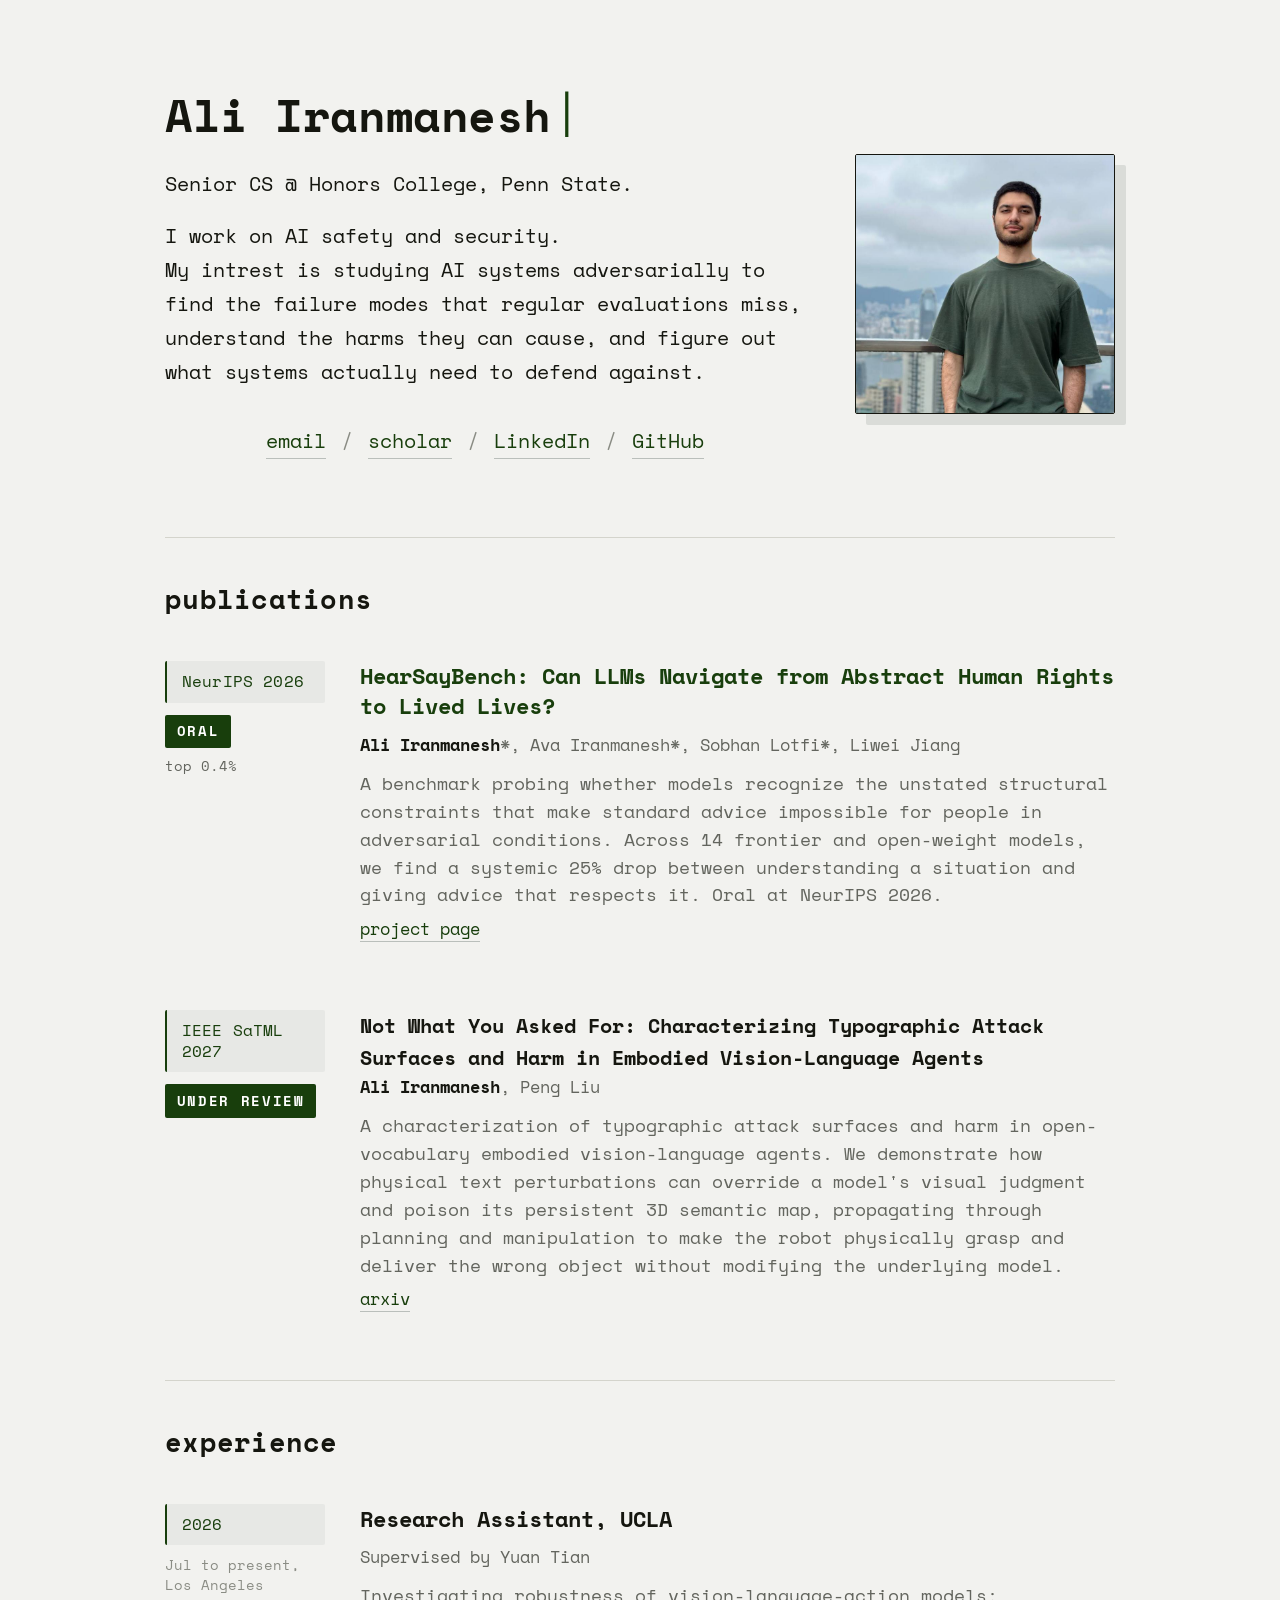
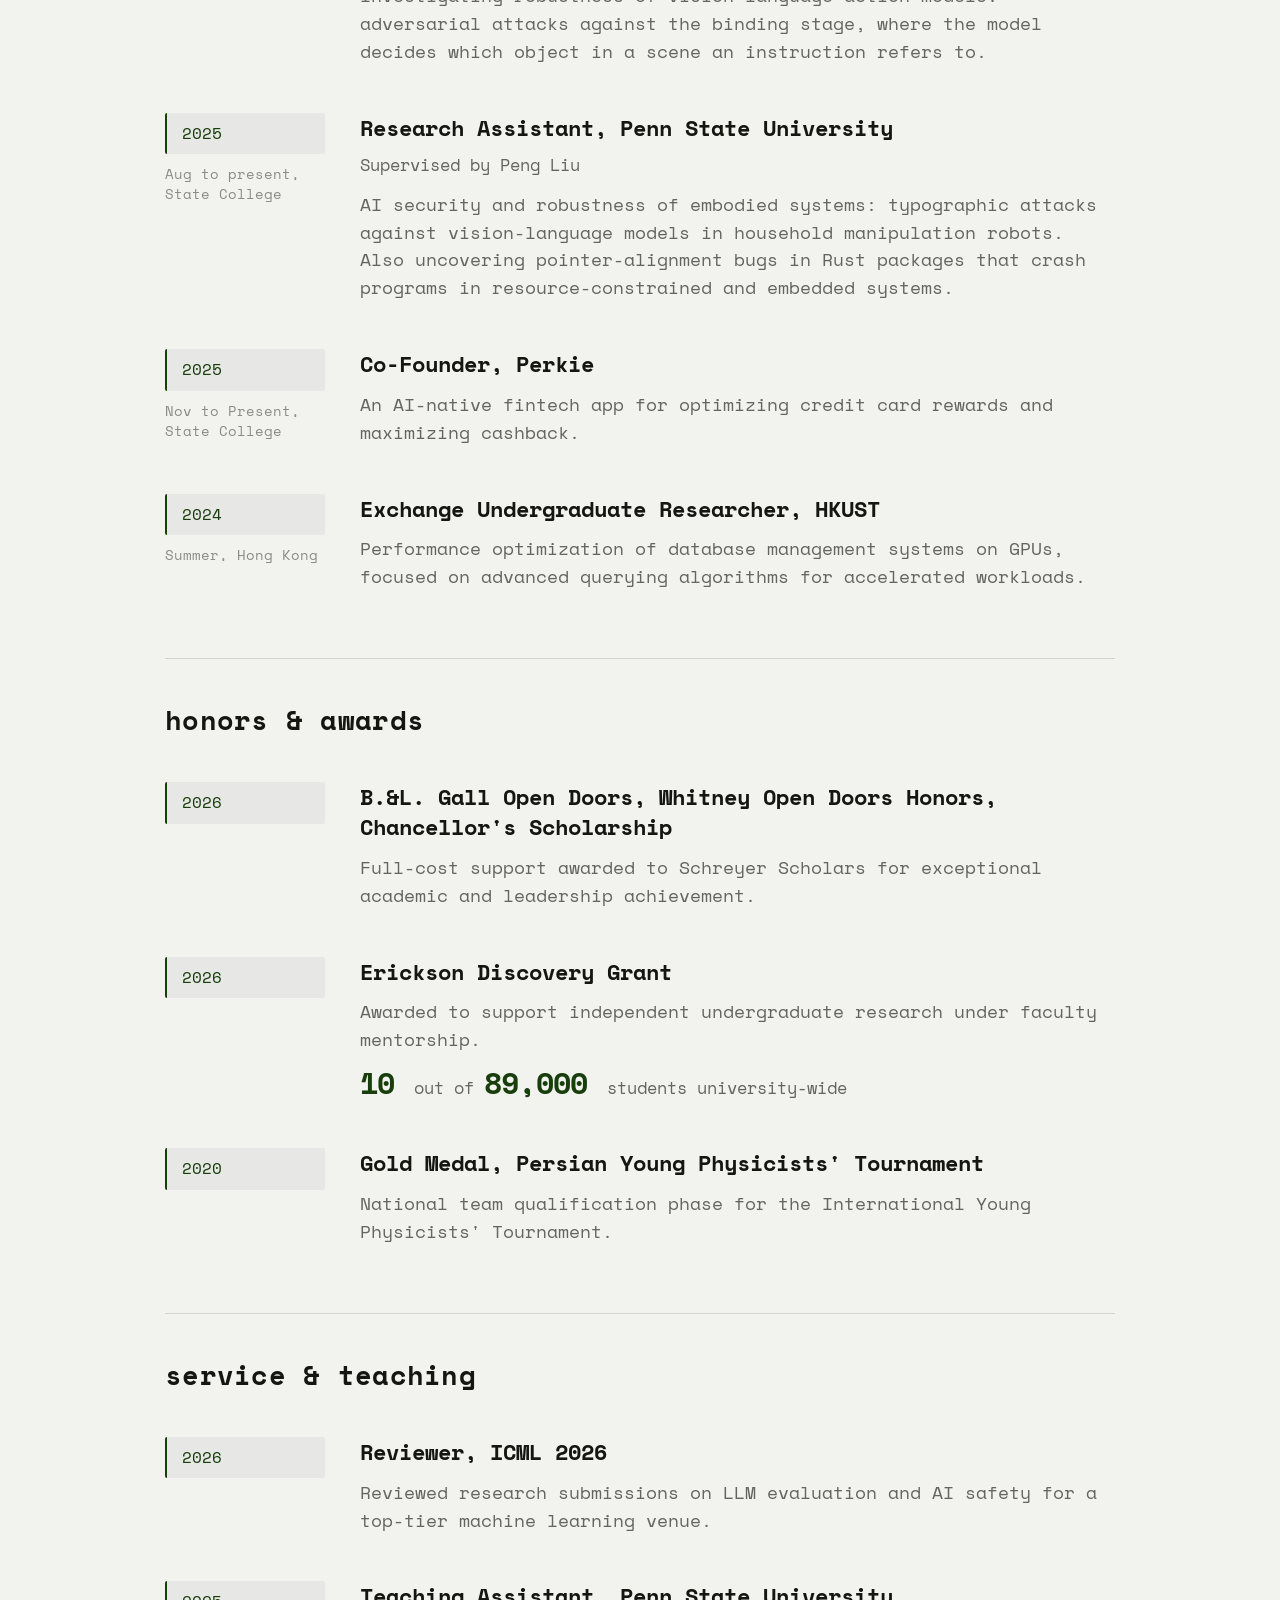
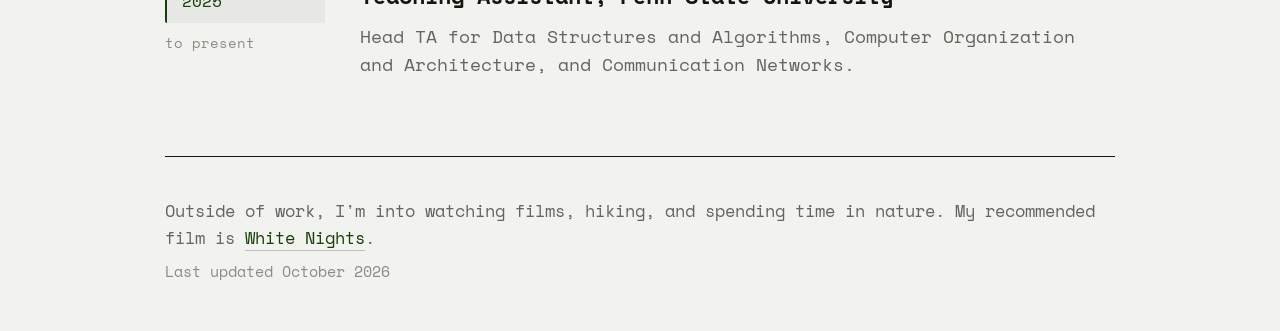
==== index.html @ 75660cce "Oct update" ====
<!DOCTYPE html>
<html lang="en">
<head>
<meta charset="utf-8">
<meta name="viewport" content="width=device-width, initial-scale=1">
<title>Ali Iranmanesh</title>
<meta name="description" content="Ali Iranmanesh. Undergraduate researcher in AI safety and security: embodied AI, adversarial robustness, systems security.">
<meta property="og:title" content="Ali Iranmanesh">
<meta property="og:description" content="Undergraduate researcher in AI safety and security: embodied AI, adversarial robustness, systems security.">
<meta property="og:type" content="website">
<meta property="og:url" content="https://aliiiranmanesh.github.io/">
<meta property="og:image" content="https://aliiiranmanesh.github.io/static/Ali.jpg">

<link rel="icon" type="image/x-icon" href="static/favicon.svg">
  
<link rel="preconnect" href="https://fonts.googleapis.com">
<link rel="preconnect" href="https://fonts.gstatic.com" crossorigin>
<link href="https://fonts.googleapis.com/css2?family=Space+Mono:wght@400;700&display=swap" rel="stylesheet">
<link rel="stylesheet" href="style.css">
</head>

<body>
<div class="app-shell">

  <main class="home">

    <section class="bio-section">
      <div class="bio-text">
        <h1 class="brand-name" id="typed" data-text="Ali Iranmanesh">Ali Iranmanesh</h1>

        <p>
          Senior CS @ Honors College, Penn State.
        </p>
        <p>
          I work on AI safety and security.<br>
          My intrest is studying AI systems adversarially to find the failure modes that regular evaluations miss, 
          understand the harms they can cause, and figure out what systems actually need to defend against.
        </p>

        <p class="contact-row">
          <a href="mailto:afi5220@psu.edu">email</a>
          <span class="sep">/</span>
          <a href="https://scholar.google.com/citations?user=ZRA3HmsAAAAJ&hl=en" target="_blank" rel="noreferrer">scholar</a>
          <span class="sep">/</span>
          <a href="https://www.linkedin.com/in/aliiranmanesh" target="_blank" rel="noreferrer">LinkedIn</a>
          <span class="sep">/</span>
          <a href="https://github.com/Aliiiranmanesh/" target="_blank" rel="noreferrer">GitHub</a>
        </p>
      </div>

      <div class="bio-portrait">
        <a class="portrait-frame" href="static/Ali.jpg">
          <img src="static/Ali.jpg" alt="Ali Iranmanesh">
        </a>
      </div>
    </section>

    <section class="section">
      <h2 class="section-heading">Publications</h2>

      <div class="entry-list">

        <article class="entry">
          <div class="entry-side">
            <div class="tag tag-venue">NeurIPS 2026</div>
            <p class="entry-stamp-tag">Oral</p>
            <p class="entry-subtag" style="font-size: 0.72rem; color: #63655e; margin: -0.25rem 0 0 0; line-height: 1.2;">top 0.4%</p>
          </div>
          <div class="entry-body">
            <a class="entry-title" href="https://arxiv.org/abs/2610.39062">
              HearSayBench: Can LLMs Navigate from Abstract Human Rights to Lived Lives?
            </a>
            <p class="entry-authors"><strong>Ali Iranmanesh</strong>*, Ava Iranmanesh*, Sobhan Lotfi*, Liwei Jiang</p>
            <p class="entry-blurb">
              A benchmark probing whether models recognize the unstated structural constraints that 
              make standard advice impossible for people in adversarial conditions. Across 14 frontier 
              and open-weight models, we find a systemic 25% drop between understanding a situation and 
              giving advice that respects it. Oral at NeurIPS 2026.

            </p>
            <p class="entry-links"><a href="https://aliiiranmanesh.github.io/hearsay/">project page</a></p>
          </div>
        </article>

        <article class="entry">
          <div class="entry-side">
            <div class="tag tag-venue">IEEE SaTML 2027</div>
            <p class="entry-stamp-tag">Under Review</p>
          </div>
          <div class="entry-body">
              <strong>Not What You Asked For: Characterizing Typographic Attack Surfaces and Harm in Embodied Vision-Language Agents</strong>
            <p class="entry-authors"><strong>Ali Iranmanesh</strong>, Peng Liu</p>
            <p class="entry-blurb">
              A characterization of typographic attack surfaces and harm in open-vocabulary embodied vision-language agents.  
              We demonstrate how physical text perturbations can override a model's visual judgment and poison its persistent 3D semantic map,  
              propagating through planning and manipulation to make the robot physically grasp and deliver the wrong object without modifying the underlying model.
            <p class="entry-links"><a href="https://arxiv.org/abs/2605.18593" target="_blank" rel="noreferrer">arxiv</a></p>
          </div>
        </article>

      </div>
    </section>

    <section class="section">
      <h2 class="section-heading">experience</h2>

      <div class="entry-list entry-list-tight">

        <article class="entry">
          <div class="entry-side">
            <div class="tag tag-year">2026</div>
            <p class="entry-stamp">Jul to present, Los Angeles</p>
          </div>
          <div class="entry-body">
            <p class="entry-title entry-title-plain">Research Assistant, UCLA</p>
            <p class="entry-authors">Supervised by Yuan Tian</p>
            <p class="entry-blurb">
              Investigating robustness of vision-language-action models: adversarial attacks against
              the binding stage, where the model decides which object in a scene an instruction refers to.
            </p>
          </div>
        </article>

        <article class="entry">
          <div class="entry-side">
            <div class="tag tag-year">2025</div>
            <p class="entry-stamp">Aug to present, State College</p>
          </div>
          <div class="entry-body">
            <p class="entry-title entry-title-plain">Research Assistant, Penn State University</p>
            <p class="entry-authors">Supervised by Peng Liu</p>
            <p class="entry-blurb">
              AI security and robustness of embodied systems: typographic attacks against
              vision-language models in household manipulation robots. Also uncovering
              pointer-alignment bugs in Rust packages that crash programs in resource-constrained
              and embedded systems.
            </p>
          </div>
        </article>

        <article class="entry">
          <div class="entry-side">
            <div class="tag tag-year">2025</div>
            <p class="entry-stamp">Nov to Present, State College</p>
          </div>
          <div class="entry-body">
            <p class="entry-title entry-title-plain">Co-Founder, Perkie</p>
            <p class="entry-blurb">
              An AI-native fintech app for optimizing credit card rewards and maximizing cashback.
            </p>
          </div>
        </article>

        <article class="entry">
          <div class="entry-side">
            <div class="tag tag-year">2024</div>
            <p class="entry-stamp">Summer, Hong Kong</p>
          </div>
          <div class="entry-body">
            <p class="entry-title entry-title-plain">Exchange Undergraduate Researcher, HKUST</p>
            <p class="entry-blurb">
              Performance optimization of database management systems on GPUs, focused on advanced
              querying algorithms for accelerated workloads.
            </p>
          </div>
        </article>

      </div>
    </section>

    <section class="section">
      <h2 class="section-heading">honors &amp; awards</h2>

      <div class="entry-list entry-list-tight">

        <article class="entry">
          <div class="entry-side"><div class="tag tag-award">2026</div></div>
          <div class="entry-body">
            <p class="entry-title entry-title-plain">B.&amp;L. Gall Open Doors, Whitney Open Doors Honors, Chancellor's Scholarship</p>
            <p class="entry-blurb">Full-cost support awarded to Schreyer Scholars for exceptional academic and leadership achievement.</p>
          </div>
        </article>
        
        <article class="entry">
          <div class="entry-side"><div class="tag tag-award">2026</div></div>
          <div class="entry-body">
            <p class="entry-title entry-title-plain">Erickson Discovery Grant</p>
            <p class="entry-blurb">Awarded to support independent undergraduate research under faculty mentorship.</p>
            <p class="entry-scale"><span class="scale-figure">10</span> out of <span class="scale-figure">89,000</span> students university-wide</p>
          </div>
        </article>

        <article class="entry">
          <div class="entry-side"><div class="tag tag-award">2020</div></div>
          <div class="entry-body">
            <p class="entry-title entry-title-plain">Gold Medal, Persian Young Physicists' Tournament</p>
            <p class="entry-blurb">National team qualification phase for the International Young Physicists' Tournament.</p>
          </div>
        </article>

      </div>
    </section>

    <section class="section">
      <h2 class="section-heading">service &amp; teaching</h2>

      <div class="entry-list entry-list-tight">

        <article class="entry">
          <div class="entry-side"><div class="tag tag-service">2026</div></div>
          <div class="entry-body">
            <p class="entry-title entry-title-plain">Reviewer, ICML 2026</p>
            <p class="entry-blurb">Reviewed research submissions on LLM evaluation and AI safety for a top-tier machine learning venue.</p>
          </div>
        </article>

        <article class="entry">
          <div class="entry-side">
            <div class="tag tag-service">2025</div>
            <p class="entry-stamp">to present</p>
          </div>
          <div class="entry-body">
            <p class="entry-title entry-title-plain">Teaching Assistant, Penn State University</p>
            <p class="entry-blurb">
              Head TA for Data Structures and Algorithms, Computer Organization and Architecture, and
              Communication Networks.
            </p>
          </div>
        </article>

      </div>
    </section>

    <footer class="site-footer">
      <p>Outside of work, I'm into watching films, hiking, and spending time in nature. My recommended film is <a href="https://www.youtube.com/watch?v=4uEIc7t4M04" target="_blank" rel="noreferrer">White Nights</a>.</p>
      <p class="footer-stamp">Last updated October 2026</p>
    </footer>

  </main>
</div>

<script>
(function () {
  var el = document.getElementById('typed');
  if (!el) return;
  var text = el.dataset.text || el.textContent.trim();
  var reduce = window.matchMedia('(prefers-reduced-motion: reduce)').matches;

  if (reduce) {
    el.innerHTML = text + '<span class="typing-cursor">|</span>';
    return;
  }

  el.textContent = '';
  var cursor = document.createElement('span');
  cursor.className = 'typing-cursor';
  cursor.textContent = '|';
  el.appendChild(cursor);

  var i = 0;
  var timer = setInterval(function () {
    if (i >= text.length) {
      clearInterval(timer);
      cursor.classList.add('typing-cursor-blink');
      return;
    }
    cursor.before(text.charAt(i));
    i++;
  }, 70);
})();
</script>
</body>
</html>
---- style.css ----
/* ---------- tokens ---------- */
* { box-sizing: border-box; }

:root {
  font-family: 'Space Mono', ui-monospace, SFMono-Regular, Menlo, Monaco, monospace;
  font-size: 20px;
  line-height: 1.6;
  font-weight: 400;
  text-rendering: optimizeLegibility;
  -webkit-font-smoothing: antialiased;

  --bg: #F2F2EF;
  --text: #15160f;
  --text-secondary: #63655e;
  --text-muted: #8a8c84;
  --link: #183E0C;
  --link-hover: #378C1B;
  --hover: #378C1B;
  --border: #d4d4cc;
  --card-bg: #e4e4dd;

  color: var(--text);
}

html { -webkit-text-size-adjust: 100%; }

body {
  margin: 0;
  min-height: 100vh;
  background: var(--bg);
  overflow-x: clip;
}

a {
  color: var(--link);
  text-decoration: none;
  border-bottom: 1px solid rgba(59, 74, 67, 0.3);
  background: linear-gradient(to right, var(--link-hover), var(--link-hover)) no-repeat;
  background-size: 0% 1px;
  background-position: left calc(100% + 1px);
  transition: background-size 0.3s cubic-bezier(0.4, 0, 0.2, 1), color 0.3s ease;
}

a:hover {
  color: var(--link-hover);
  background-size: 100% 1px;
  border-bottom-color: transparent;
}

a:focus-visible { 
  outline: 2px solid var(--link); 
  outline-offset: 3px; 
  border-radius: 2px; 
}

/* ---------- shell ---------- */
.app-shell {
  min-height: 100vh;
  width: 100%;
  max-width: 1040px;
  margin: 0 auto;
  padding: 2rem 2.25rem;
  padding-left: max(2.25rem, env(safe-area-inset-left, 0px));
  padding-right: max(2.25rem, env(safe-area-inset-right, 0px));
  background: var(--bg);
  display: flex;
  flex-direction: column;
}

/* ---------- bio ---------- */
.home { padding-top: 2.5rem; }

.bio-section {
  display: grid;
  grid-template-columns: minmax(0, 1fr) 260px;
  gap: 2.5rem;
  align-items: center;
  margin-bottom: 2.5rem;
}

.brand-name {
  margin: 0 0 1.25rem;
  font-size: 2.25rem;
  font-weight: 700;
  letter-spacing: -0.01em;
  line-height: 1.15;
  min-height: 2.6rem;
}

.typing-cursor {
  display: inline-block;
  margin-left: 2px;
  color: var(--link);
  font-weight: 400;
  transform: translateY(-0.05em);
}

.typing-cursor-blink { animation: typing-blink 1s steps(2, start) infinite; }

@keyframes typing-blink { to { visibility: hidden; } }

@media (prefers-reduced-motion: reduce) {
  .typing-cursor-blink { animation: none; }
}

.bio-text p {
  margin: 0 0 0.9rem;
  color: var(--text);
  line-height: 1.7;
}

.portrait-frame {
  display: block;
  width: 260px;
  height: 260px;
  border-radius: 2px;
  overflow: hidden;
  background: var(--card-bg);
  border: 1px solid var(--text);
  box-shadow: 11px 11px 0 rgba(59, 74, 67, 0.13);
}

.bio-portrait img {
  width: 100%;
  height: 100%;
  object-fit: cover;
  display: block;
}

.contact-row {
  display: flex;
  flex-wrap: wrap;
  justify-content: center;
  gap: 0.5rem 0.75rem;
  align-items: baseline;
  font-size: 1rem;
  color: var(--text-secondary);
  margin-top: 1.75rem !important;
}

.contact-row .sep { color: var(--text-muted); }

/* ---------- sections ---------- */
.section { margin-top: 3rem; }

.section-heading {
  margin: 0 0 1.25rem;
  font-size: 1.35rem;
  font-weight: 700;
  text-transform: lowercase;
  letter-spacing: 0.01em;
  border-top: 1px solid var(--border);
  padding-top: 2rem;
}

.section-blurb {
  margin: 0 0 1.5rem;
  color: var(--text-secondary);
  font-size: 0.95rem;
  line-height: 1.65;
}

/* ---------- entries ---------- */
.entry-list {
  display: flex;
  flex-direction: column;
  gap: 3rem;
  padding-top: 0.75rem;
}

.entry-list-tight { gap: 2rem; }

.entry {
  display: grid;
  grid-template-columns: 160px minmax(0, 1fr);
  gap: 1.75rem;
  align-items: start;
}

.entry-side { width: 160px; }

.tag {
  padding: 0.5rem 0.75rem;
  border-radius: 2px;
  border-left: 2px solid var(--link);
  background: rgba(59, 74, 67, 0.06);
  color: var(--link);
  font-size: 0.82rem;
  line-height: 1.3;
  letter-spacing: 0.01em;
}

.tag-project { text-transform: lowercase; }

.entry-stamp {
  margin: 0.5rem 0 0;
  font-size: 0.72rem;
  color: var(--text-muted);
  line-height: 1.4;
}

.entry-stamp-tag {
  display: inline-block;
  margin-top: 0.6rem;
  padding: 0.28rem 0.58rem;
  border-radius: 2px;
  background: var(--link);
  color: #ffffff;
  font-size: 0.7rem;
  font-weight: 700;
  letter-spacing: 0.12em;
  text-transform: uppercase;
}

.entry-body { min-width: 0; }

.entry-title {
  display: block;
  font-weight: 700;
  font-size: 1.1rem;
  line-height: 1.35;
  margin: 0 0 0.5rem;
  color: var(--link);
}

a.entry-title { border-bottom-color: transparent; }

a.entry-title:hover {
  color: var(--link-hover);
}

.entry-title-plain { color: var(--text); }

.entry-authors,
.entry-links,
.entry-blurb,
.entry-scale {
  margin: 0 0 0.35rem;
  font-size: 0.85rem;
  line-height: 1.55;
  color: var(--text-secondary);
}

.entry-authors strong { color: var(--text); }

.entry-blurb {
  margin-top: 0.6rem;
  font-size: 0.9rem;
}

.entry-links { color: var(--text-muted); }
.entry-links a { color: var(--link); }

.entry-scale { margin-top: 0.6rem; }

.scale-figure {
  font-size: 1.5rem;
  font-weight: 700;
  line-height: 1.15;
  letter-spacing: -0.03em;
  color: var(--link);
  margin-right: 0.5rem;
}

/* ---------- footer ---------- */
.site-footer {
  margin-top: 3.5rem;
  padding-top: 2rem;
  border-top: 1px solid var(--text);
  font-size: 0.85rem;
  color: var(--text-secondary);
}

.site-footer p { margin: 0 0 0.4rem; }

.footer-stamp { color: var(--text-muted); font-size: 0.75rem; }

/* ---------- responsive ---------- */
@media (max-width: 768px) {
  .app-shell {
    padding: 1rem 0.875rem;
    padding-left: max(0.875rem, env(safe-area-inset-left, 0px));
    padding-right: max(0.875rem, env(safe-area-inset-right, 0px));
  }

  .bio-section {
    grid-template-columns: 1fr;
    gap: 1.25rem;
  }

  .bio-portrait {
    order: -1;
    display: flex;
    justify-content: center;
  }

  .bio-portrait img { width: 100%; height: 100%; }

  .portrait-frame {
    width: 200px;
    height: 200px;
    box-shadow: 8px 8px 0 rgba(59, 74, 67, 0.13);
  }

  .brand-name { font-size: 1.8rem; }

  .entry {
    grid-template-columns: 1fr;
    gap: 0.75rem;
  }

  .entry-side {
    width: 100%;
    display: flex;
    flex-wrap: wrap;
    align-items: center;
    gap: 0.5rem 0.75rem;
  }

  .tag { padding: 0.35rem 0.65rem; }

  .entry-stamp { margin: 0; }
}

@media (max-width: 480px) {
  .app-shell {
    padding: 0.75rem;
    padding-left: max(0.75rem, env(safe-area-inset-left, 0px));
    padding-right: max(0.75rem, env(safe-area-inset-right, 0px));
  }

  .contact-row { justify-content: flex-start; }
}
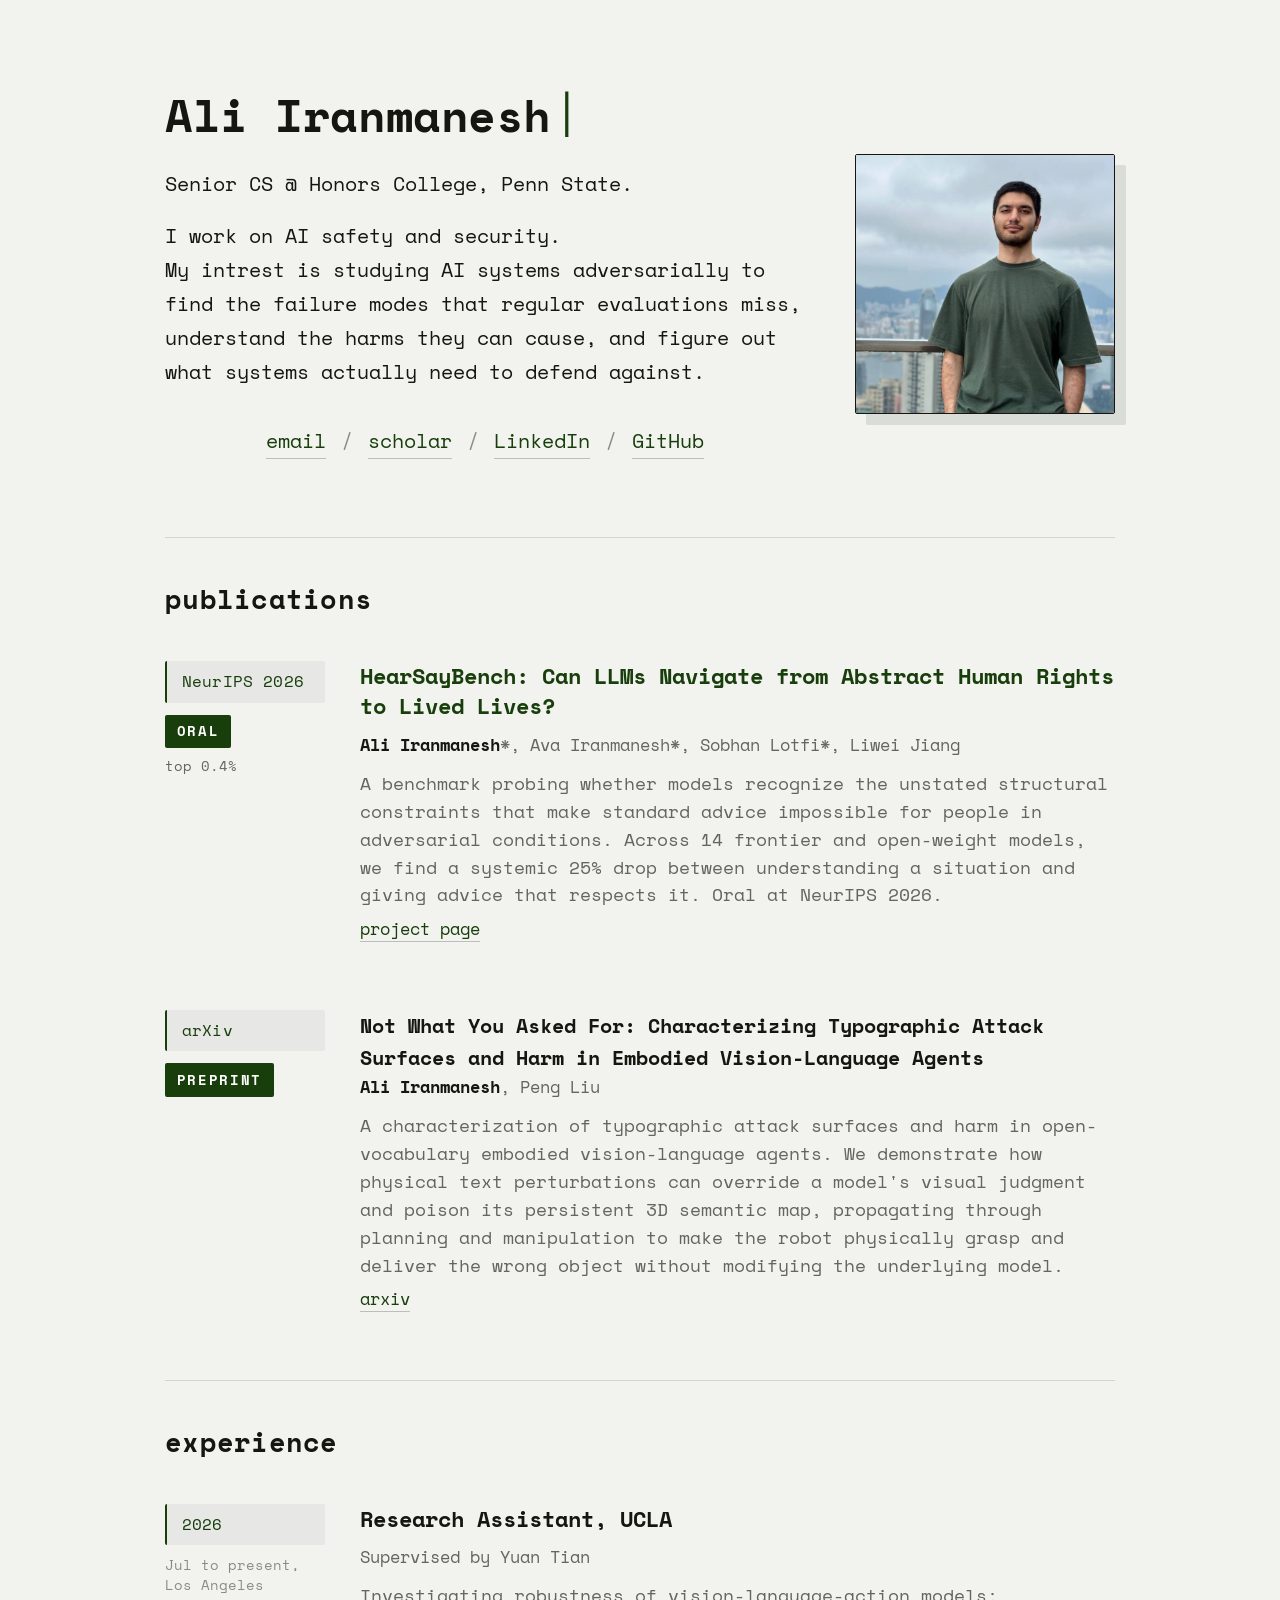
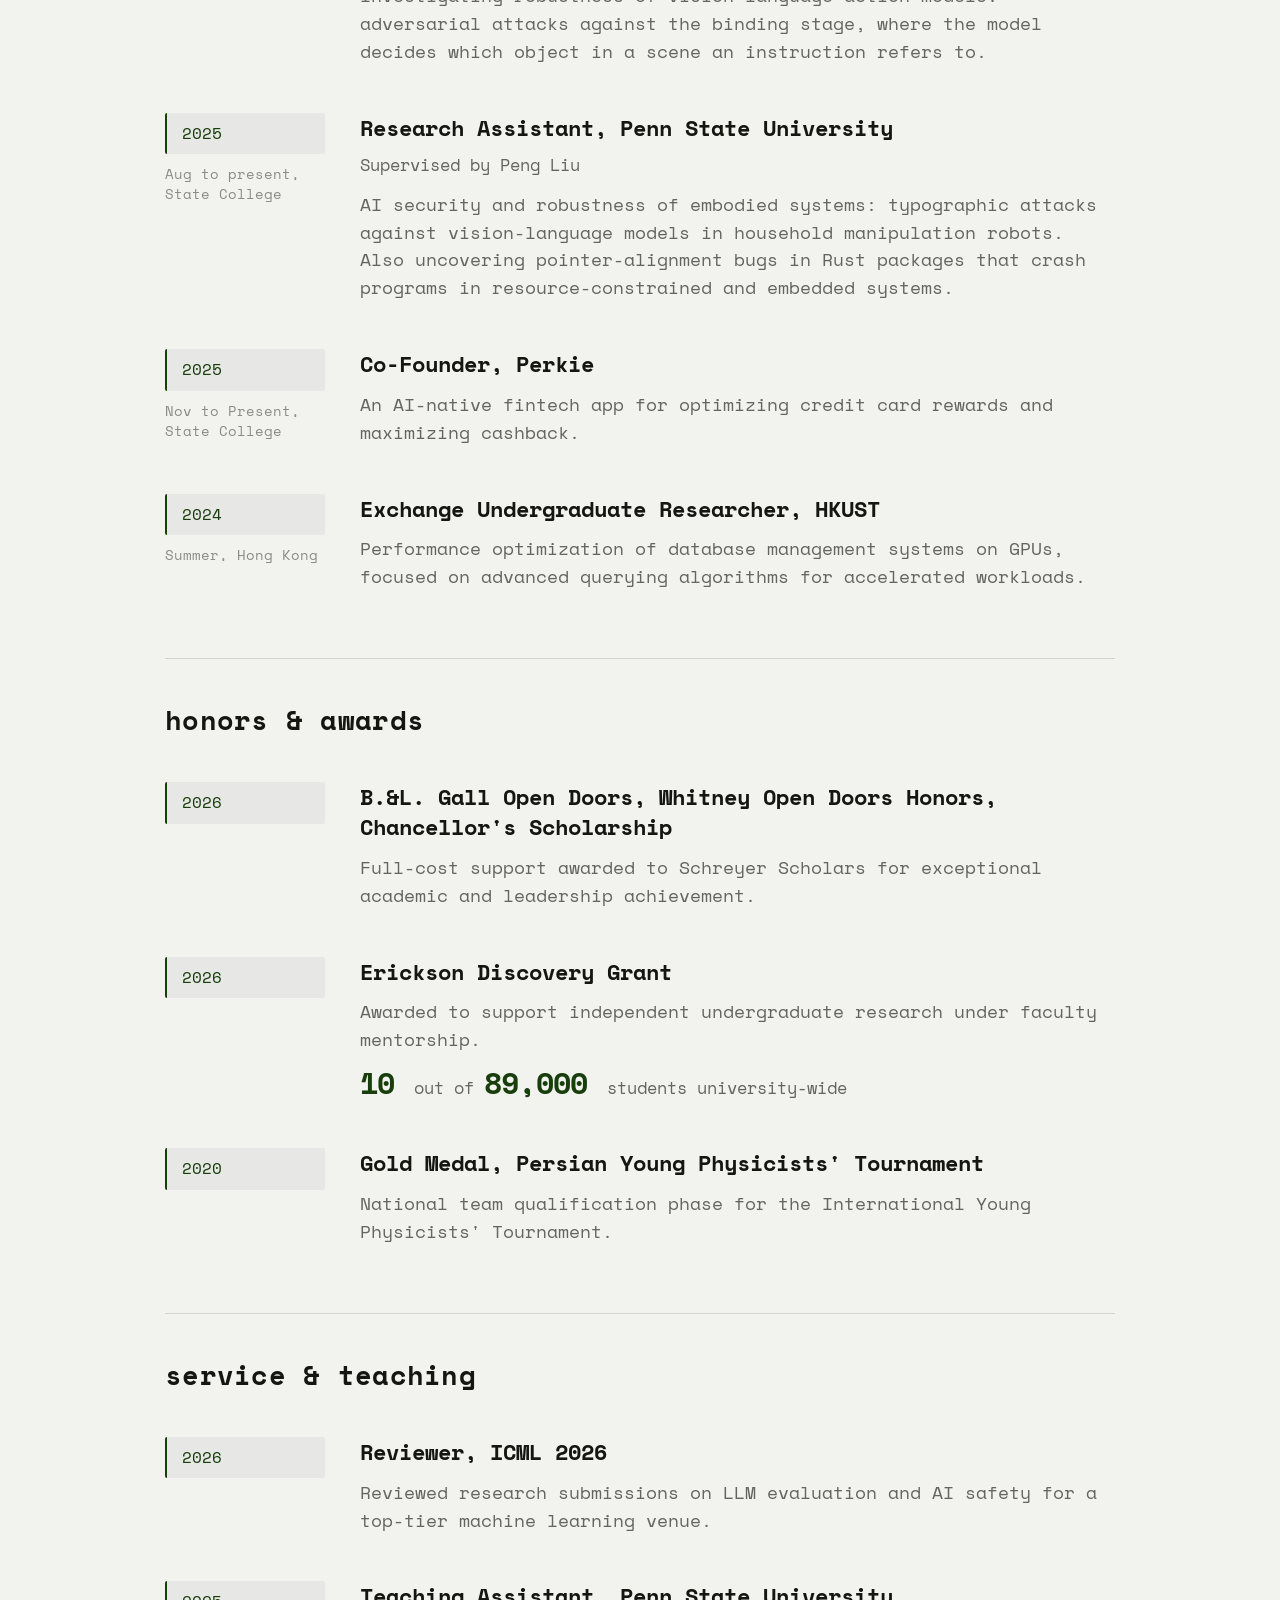
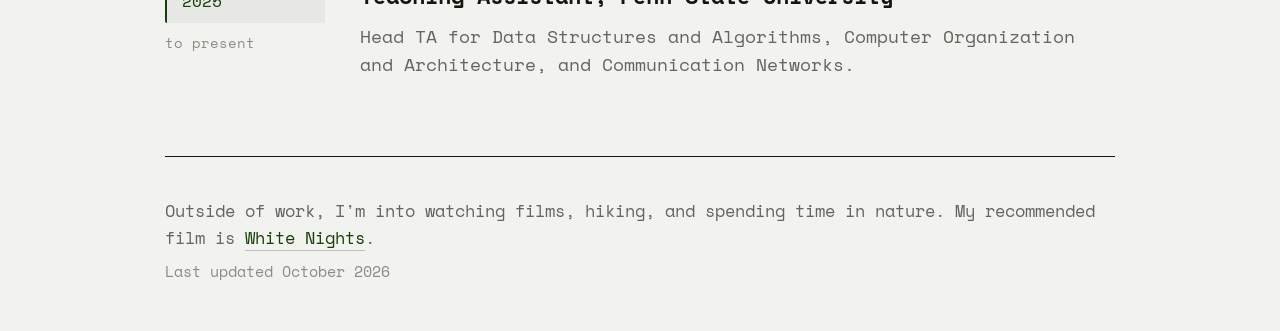
==== commit 3f9e8ccf: "Update index.html" ====
--- a/index.html
+++ b/index.html
@@ -84,8 +84,8 @@
 
         <article class="entry">
           <div class="entry-side">
-            <div class="tag tag-venue">IEEE SaTML 2027</div>
-            <p class="entry-stamp-tag">Under Review</p>
+            <div class="tag tag-venue">arXiv</div>
+            <p class="entry-stamp-tag">Preprint</p>
           </div>
           <div class="entry-body">
               <strong>Not What You Asked For: Characterizing Typographic Attack Surfaces and Harm in Embodied Vision-Language Agents</strong>
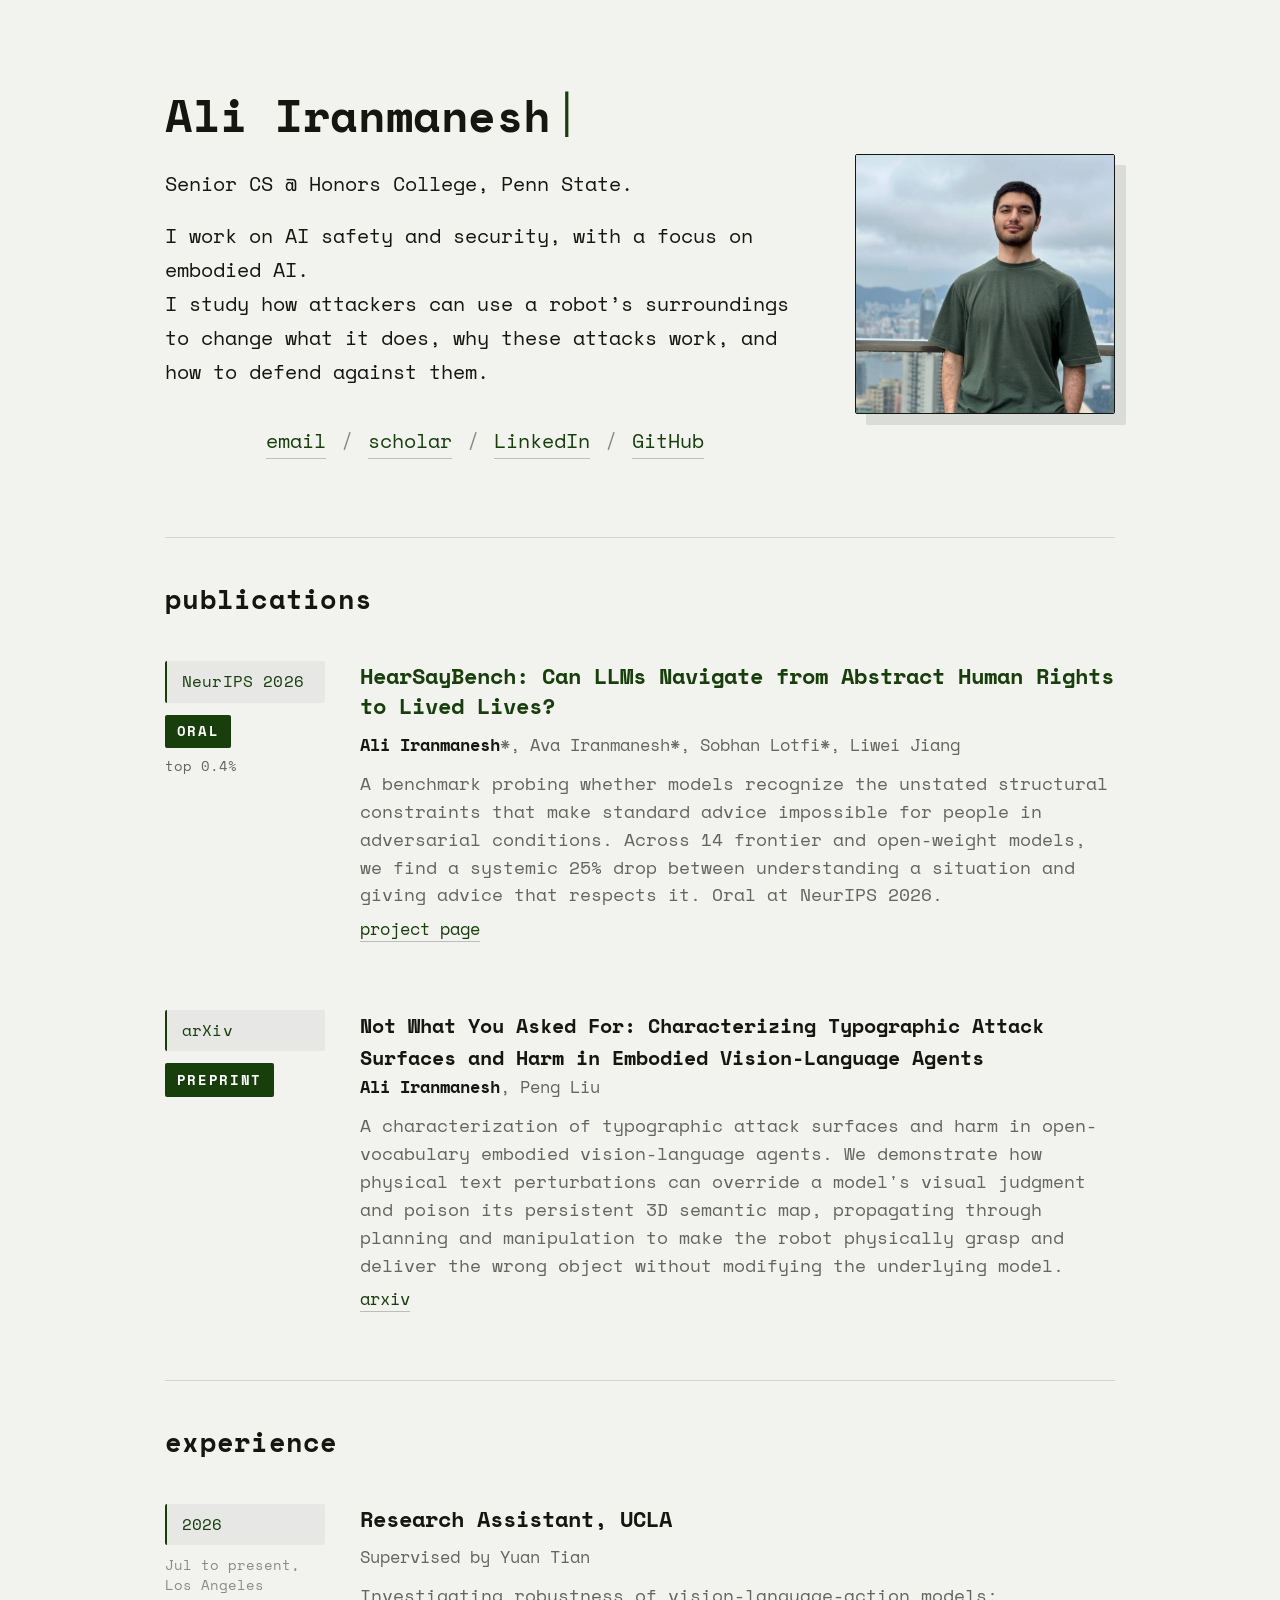
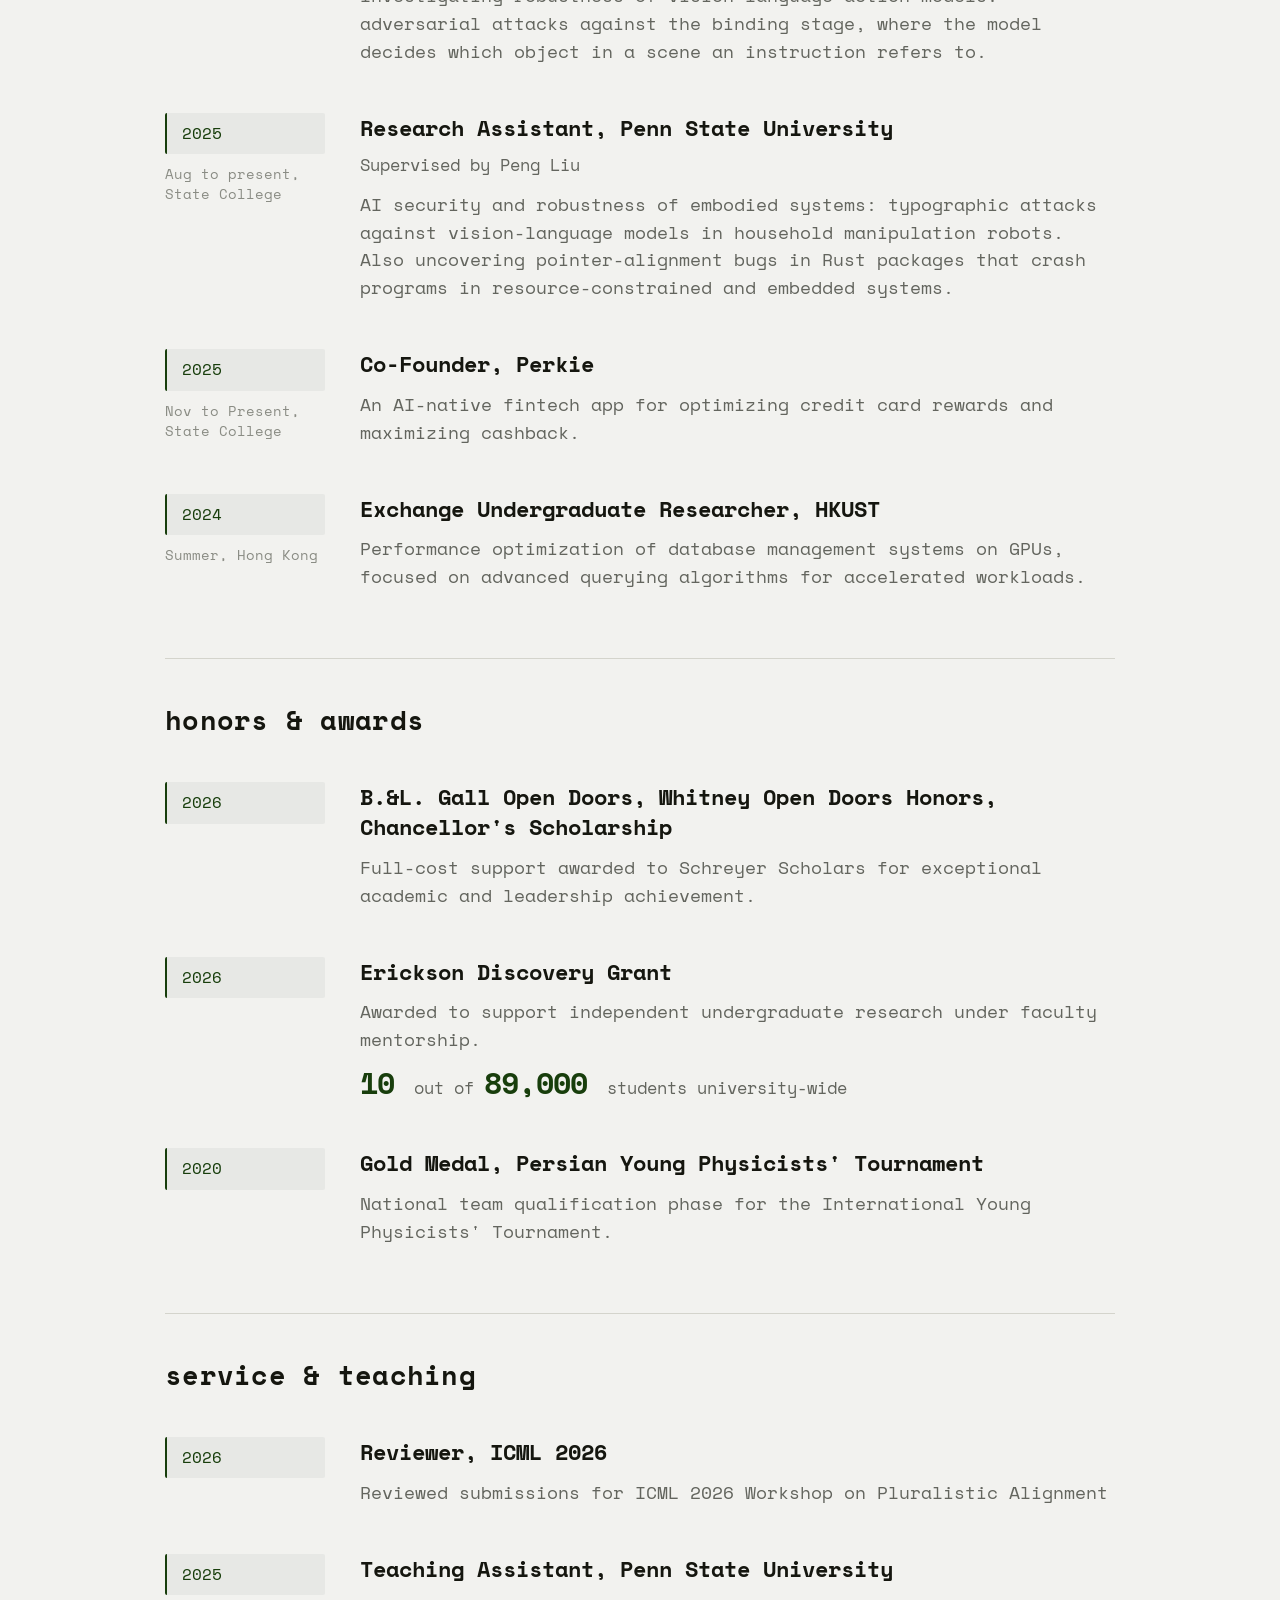
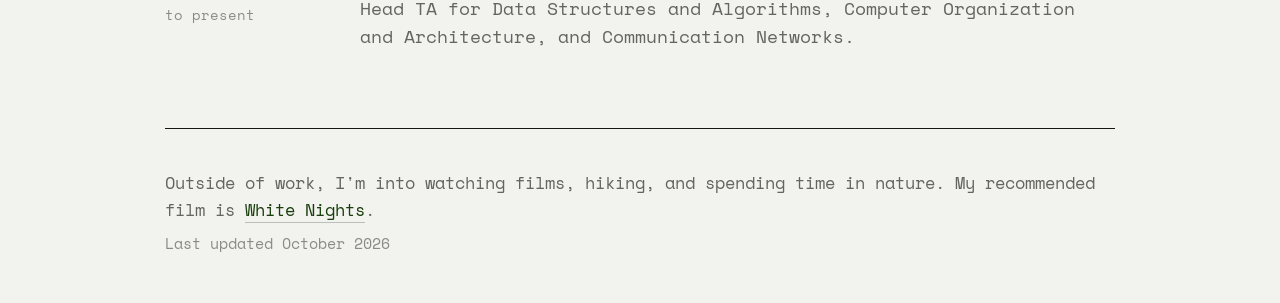
==== commit 8356d7b5: "Oct update Oct update" ====
--- a/index.html
+++ b/index.html
@@ -32,9 +32,9 @@
           Senior CS @ Honors College, Penn State.
         </p>
         <p>
-          I work on AI safety and security.<br>
-          My intrest is studying AI systems adversarially to find the failure modes that regular evaluations miss, 
-          understand the harms they can cause, and figure out what systems actually need to defend against.
+          I work on AI safety and security, with a focus on embodied AI.<br>
+          I study how attackers can use a robot’s surroundings to change what it does,
+          why these attacks work, and how to defend against them.
         </p>
 
         <p class="contact-row">
@@ -210,7 +210,7 @@
           <div class="entry-side"><div class="tag tag-service">2026</div></div>
           <div class="entry-body">
             <p class="entry-title entry-title-plain">Reviewer, ICML 2026</p>
-            <p class="entry-blurb">Reviewed research submissions on LLM evaluation and AI safety for a top-tier machine learning venue.</p>
+            <p class="entry-blurb">Reviewed submissions for ICML 2026 Workshop on Pluralistic Alignment</p>
           </div>
         </article>
 
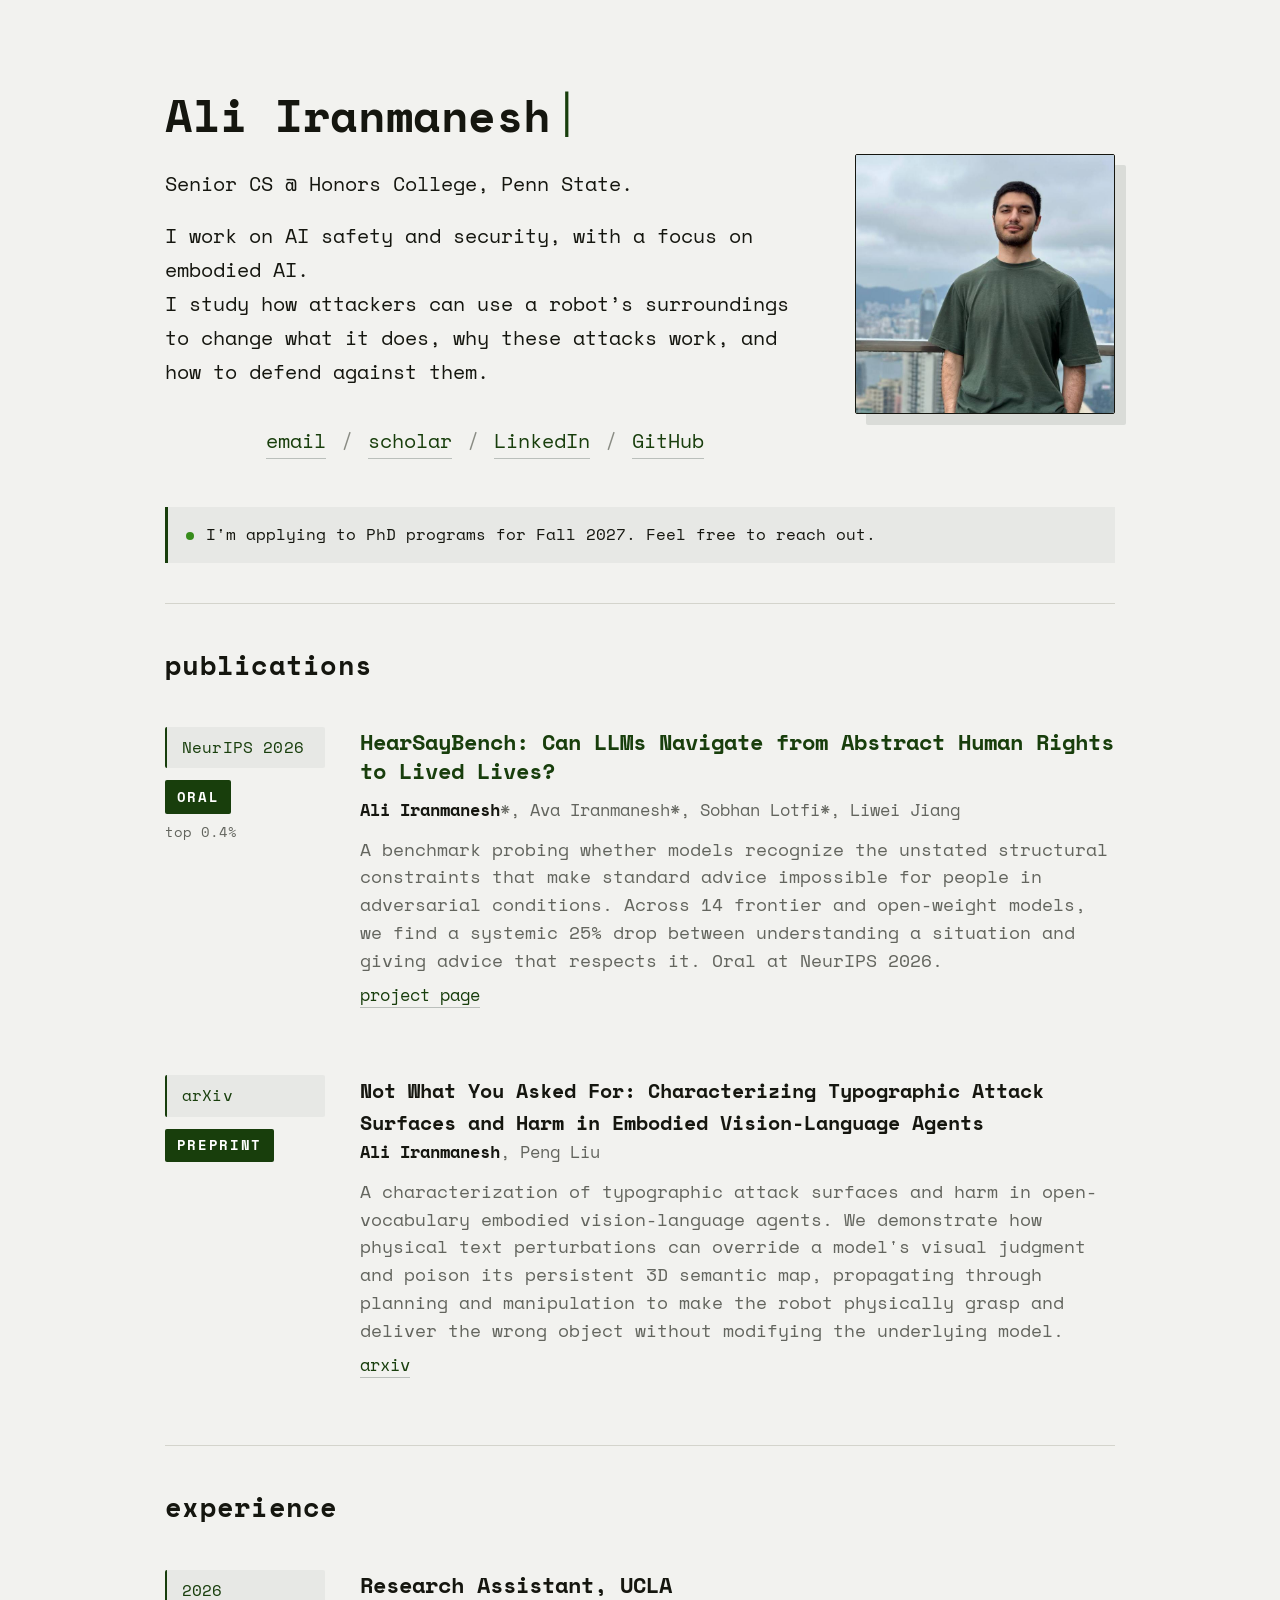
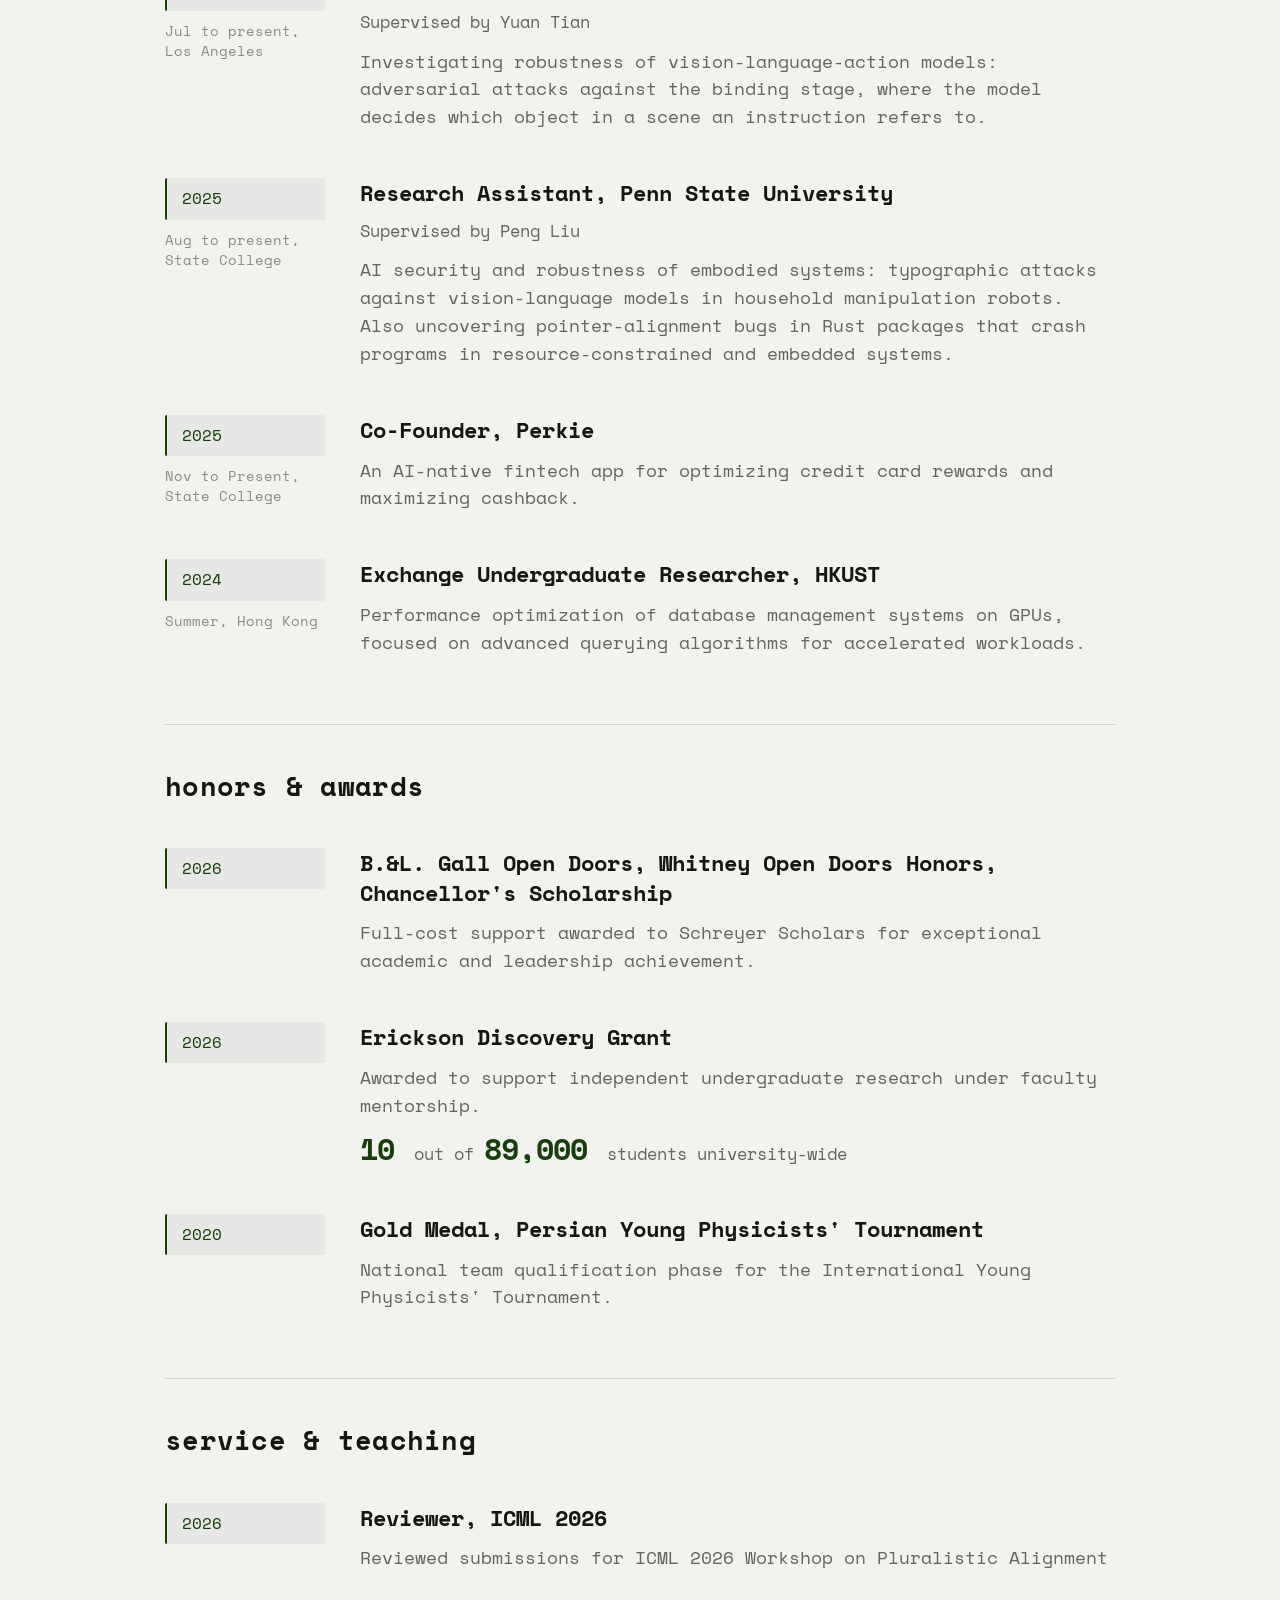
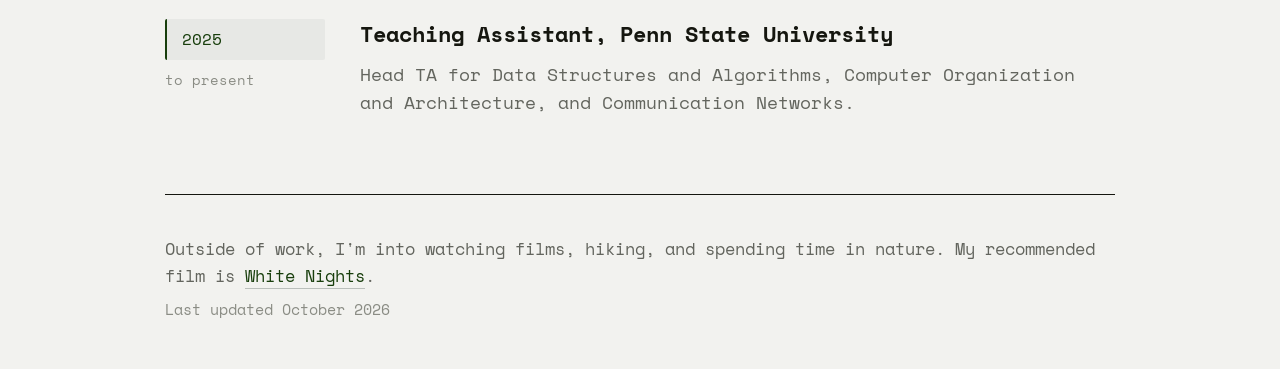
==== commit 79b74dfa: "Add PhD application announcement below contact links" ====
--- a/index.html
+++ b/index.html
@@ -54,6 +54,11 @@
         </a>
       </div>
     </section>
+
+    <p class="application-note">
+      <span class="application-note-dot" aria-hidden="true"></span>
+      <span>I'm applying to PhD programs for Fall 2027. Feel free to reach out.</span>
+    </p>
 
     <section class="section">
       <h2 class="section-heading">Publications</h2>
--- a/style.css
+++ b/style.css
@@ -75,7 +75,7 @@
   grid-template-columns: minmax(0, 1fr) 260px;
   gap: 2.5rem;
   align-items: center;
-  margin-bottom: 2.5rem;
+  margin-bottom: 1.5rem;
 }
 
 .brand-name {
@@ -140,6 +140,29 @@
 
 .contact-row .sep { color: var(--text-muted); }
 
+.application-note {
+  display: flex;
+  align-items: baseline;
+  gap: 0.6rem;
+  margin: 0;
+  padding: 0.75rem 0.9rem;
+  border-left: 3px solid var(--link);
+  background: rgba(59, 74, 67, 0.06);
+  color: var(--text);
+  font-size: 0.8rem;
+  line-height: 1.6;
+}
+
+.application-note-dot {
+  flex: 0 0 0.4rem;
+  width: 0.4rem;
+  height: 0.4rem;
+  border-radius: 50%;
+  background: var(--link-hover);
+}
+
+.application-note + .section { margin-top: 2rem; }
+
 /* ---------- sections ---------- */
 .section { margin-top: 3rem; }
 
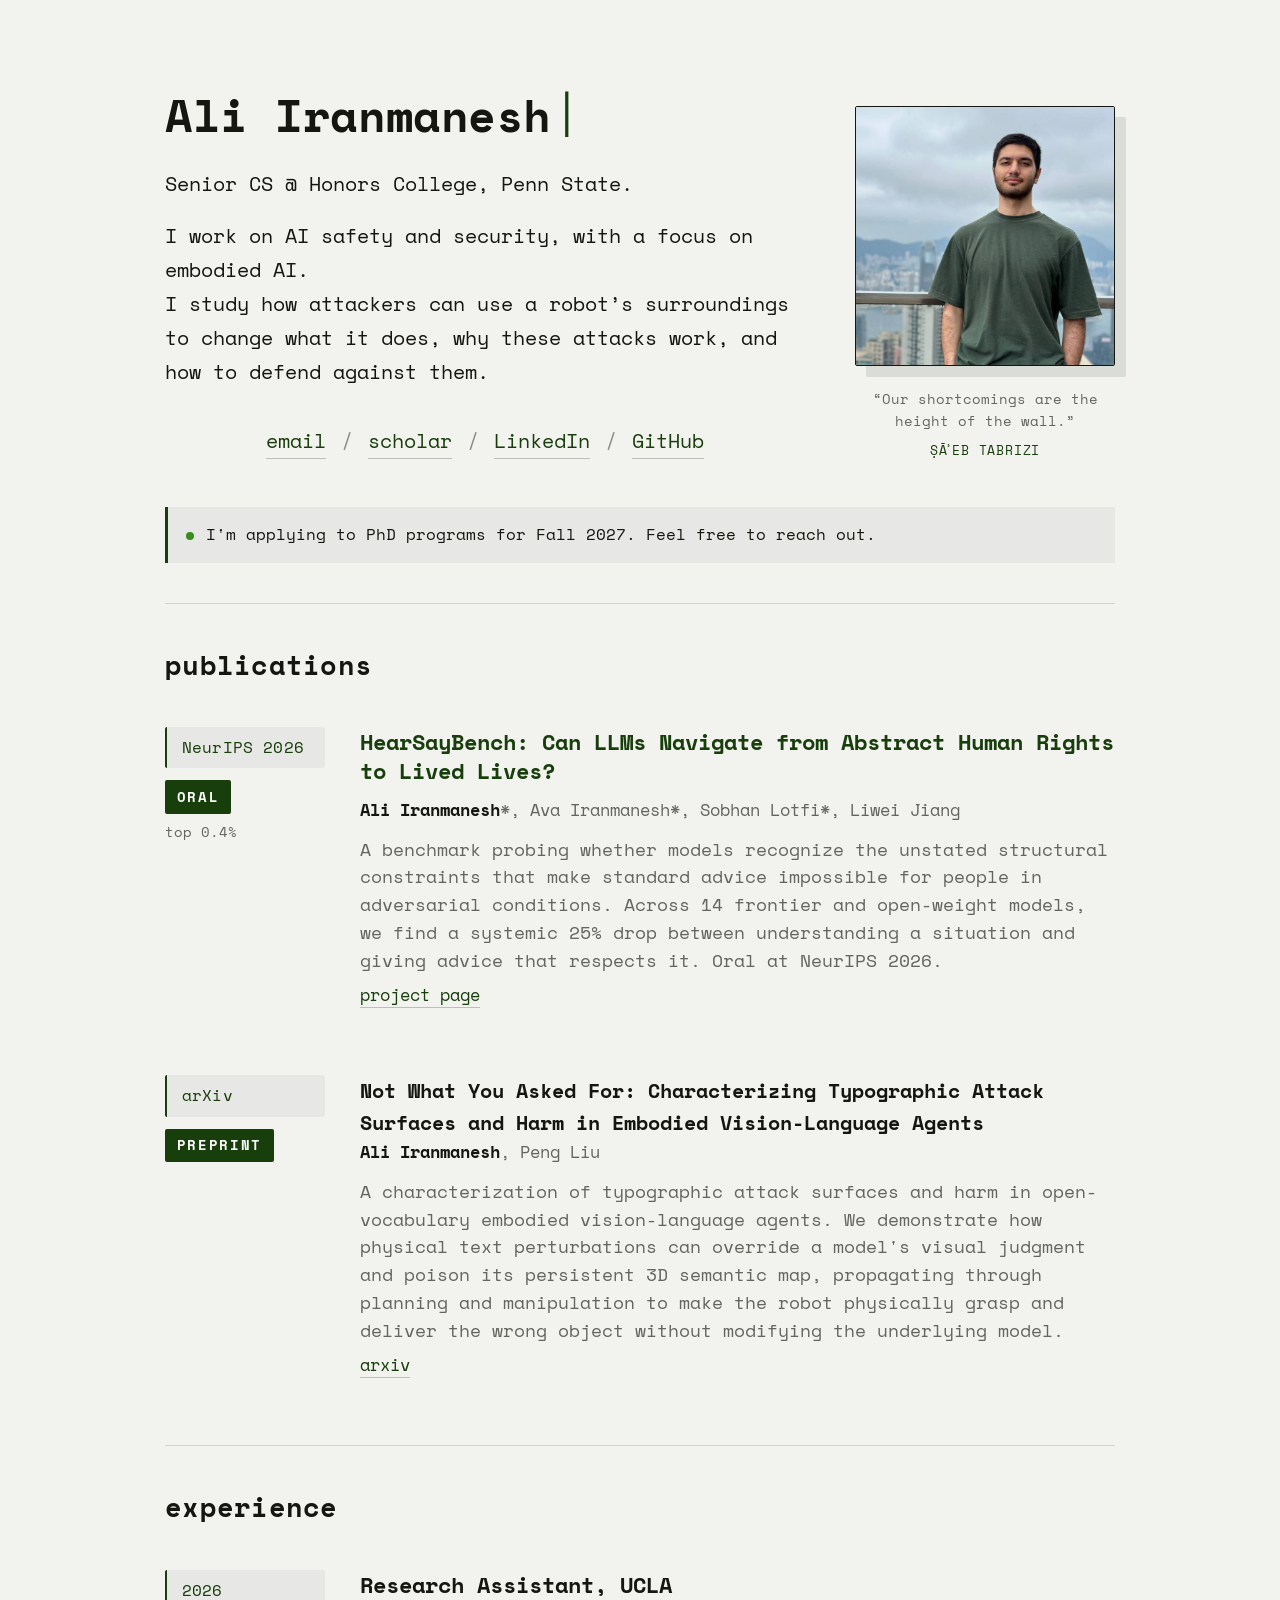
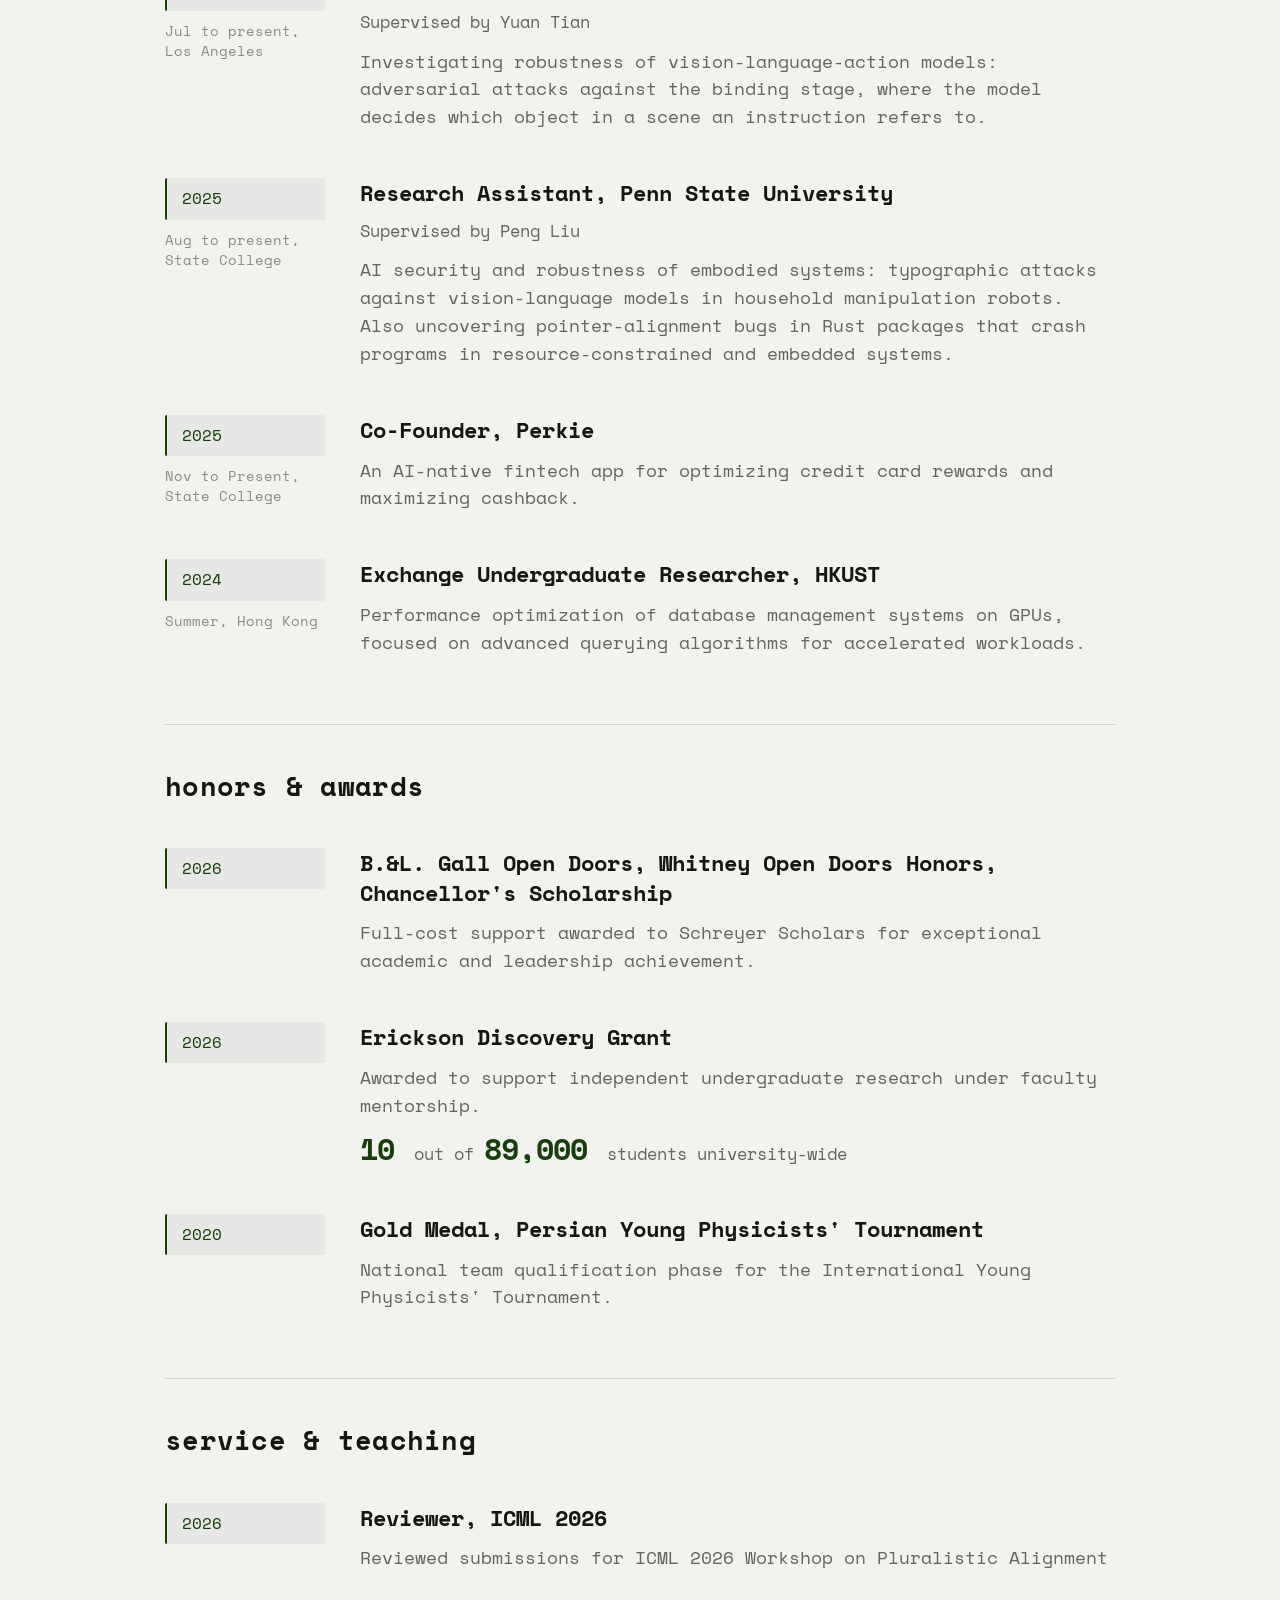
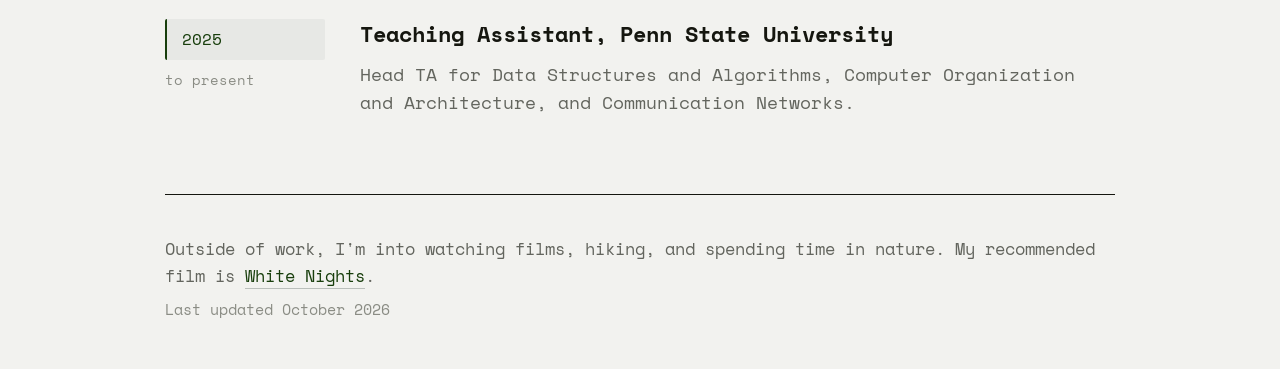
==== commit 0fc86c1d: "Add Saeb Tabrizi quote beneath portrait" ====
--- a/index.html
+++ b/index.html
@@ -48,11 +48,15 @@
         </p>
       </div>
 
-      <div class="bio-portrait">
+      <figure class="bio-portrait">
         <a class="portrait-frame" href="static/Ali.jpg">
           <img src="static/Ali.jpg" alt="Ali Iranmanesh">
         </a>
-      </div>
+        <figcaption class="portrait-caption">
+          <q>Our shortcomings are the height of the wall.</q>
+          <span class="portrait-attribution">ṢĀʾEB TABRIZI</span>
+        </figcaption>
+      </figure>
     </section>
 
     <p class="application-note">
--- a/style.css
+++ b/style.css
@@ -109,6 +109,12 @@
   line-height: 1.7;
 }
 
+.bio-portrait {
+  width: 260px;
+  max-width: 100%;
+  margin: 0;
+}
+
 .portrait-frame {
   display: block;
   width: 260px;
@@ -125,6 +131,24 @@
   height: 100%;
   object-fit: cover;
   display: block;
+}
+
+.portrait-caption {
+  margin-top: 1.1rem;
+  color: var(--text-secondary);
+  font-size: 0.7rem;
+  line-height: 1.6;
+  text-align: center;
+}
+
+.portrait-caption q { quotes: "\201C" "\201D" "\2018" "\2019"; }
+
+.portrait-attribution {
+  display: block;
+  margin-top: 0.4rem;
+  color: var(--link);
+  font-size: 0.65rem;
+  letter-spacing: 0.06em;
 }
 
 .contact-row {
@@ -313,8 +337,8 @@
 
   .bio-portrait {
     order: -1;
-    display: flex;
-    justify-content: center;
+    width: 200px;
+    justify-self: center;
   }
 
   .bio-portrait img { width: 100%; height: 100%; }
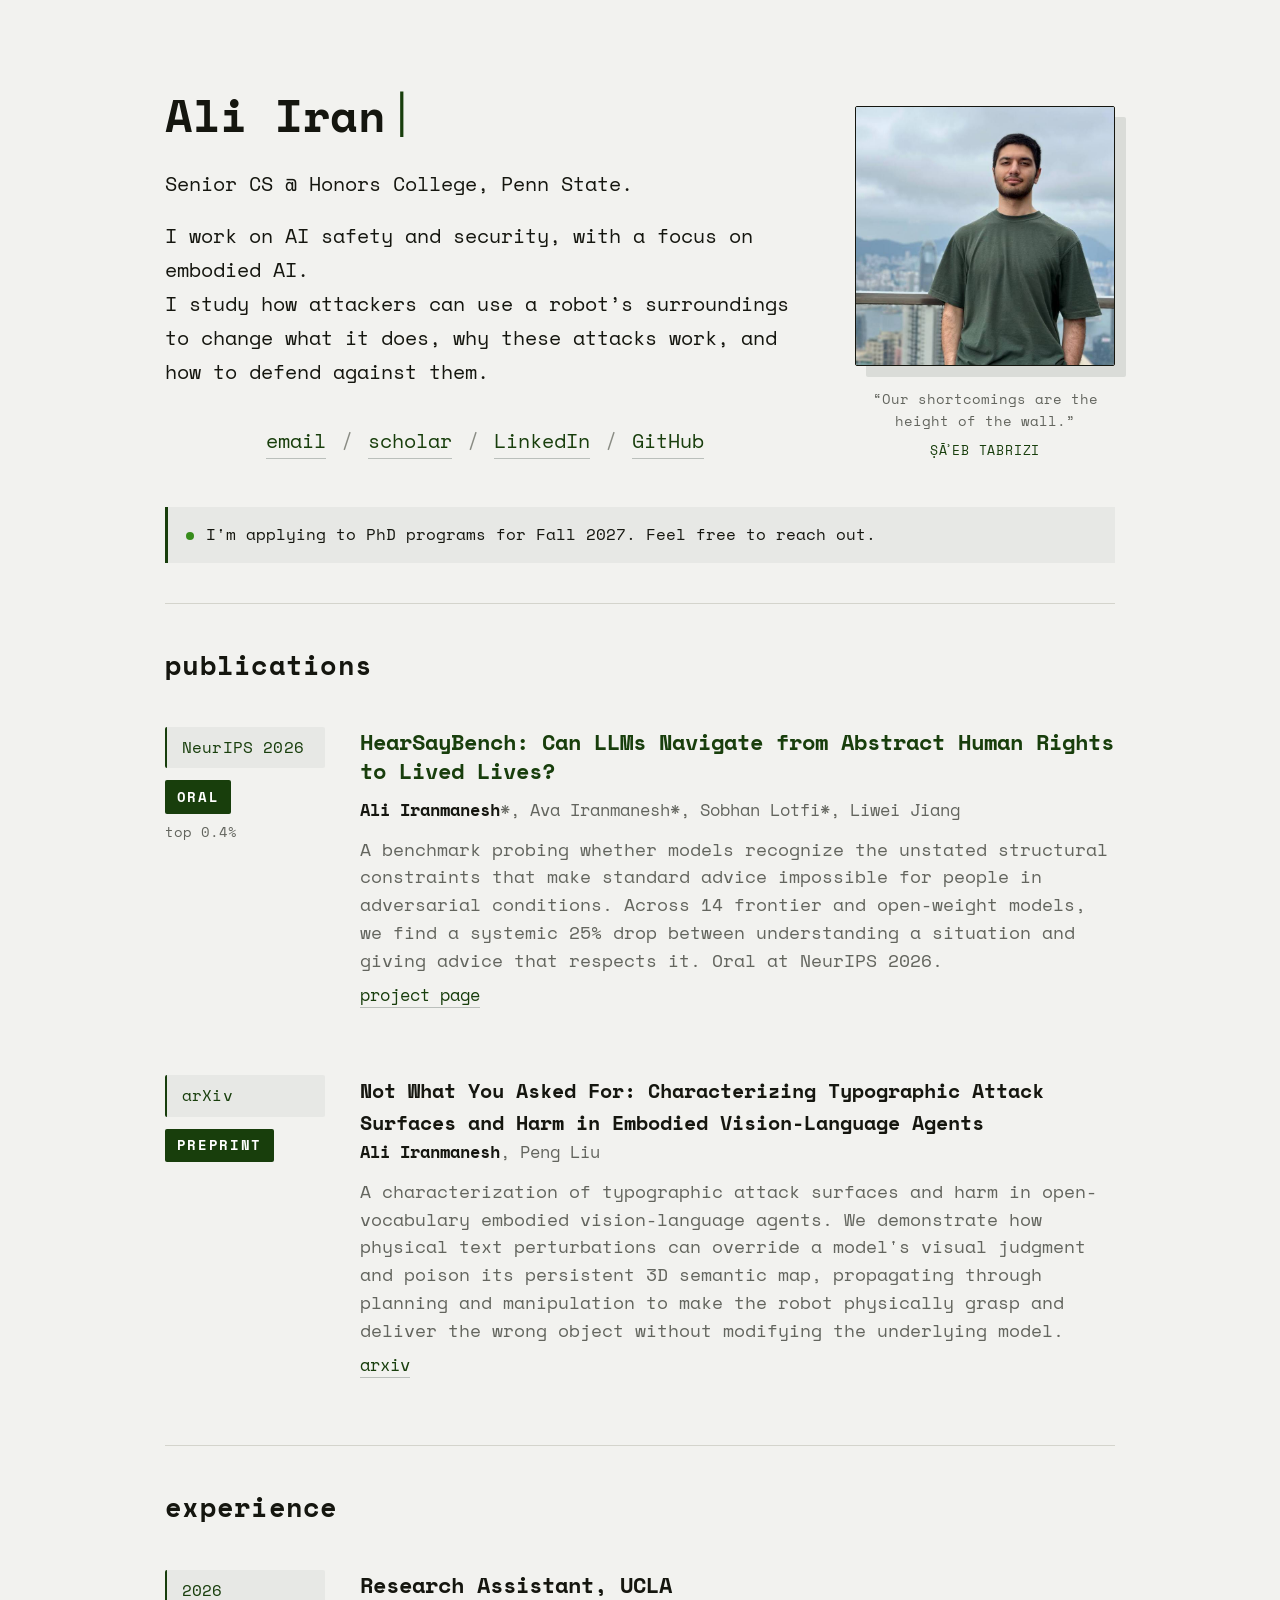
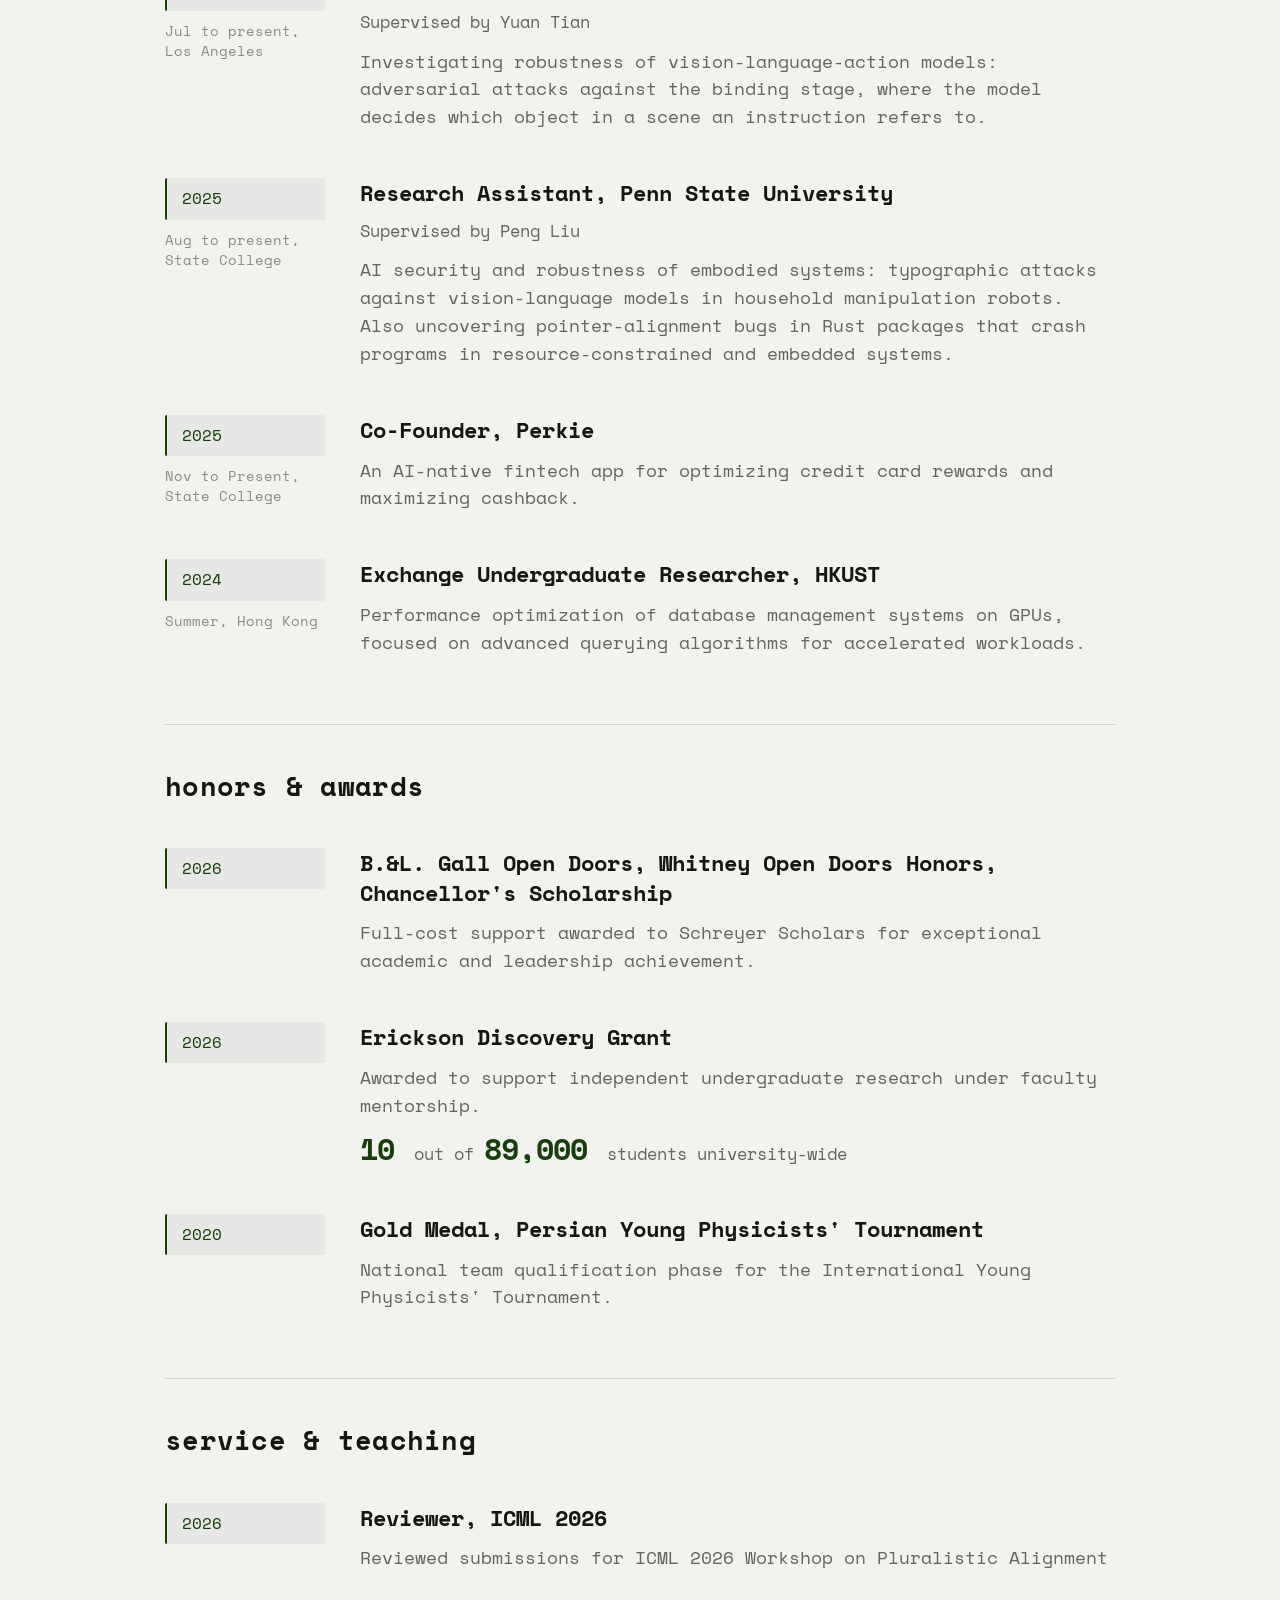
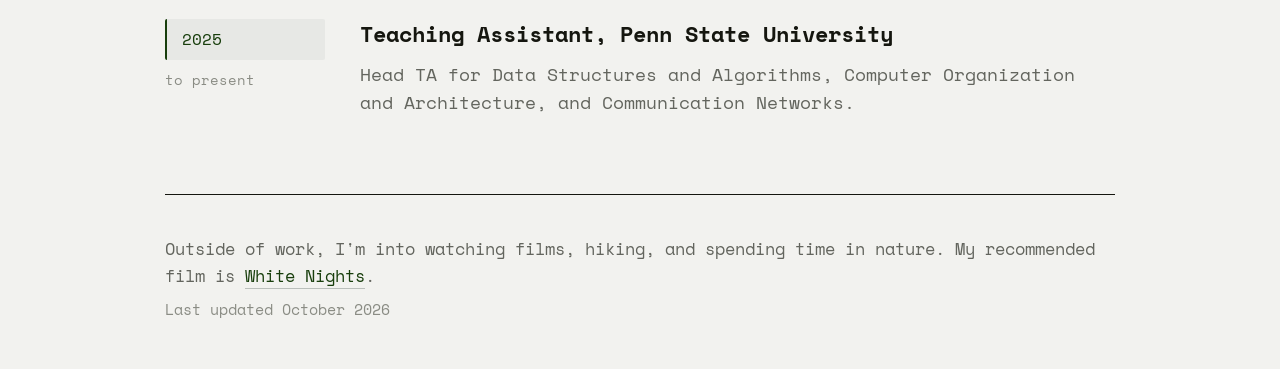
==== commit 88d56850: "Update index.html" ====
--- a/index.html
+++ b/index.html
@@ -16,7 +16,7 @@
 <link rel="preconnect" href="https://fonts.googleapis.com">
 <link rel="preconnect" href="https://fonts.gstatic.com" crossorigin>
 <link href="https://fonts.googleapis.com/css2?family=Space+Mono:wght@400;700&display=swap" rel="stylesheet">
-<link rel="stylesheet" href="style.css">
+<link rel="stylesheet" href="style.css?v=20261119-caption">
 </head>
 
 <body>
@@ -275,7 +275,7 @@
     }
     cursor.before(text.charAt(i));
     i++;
-  }, 70);
+  }, 200);
 })();
 </script>
 </body>
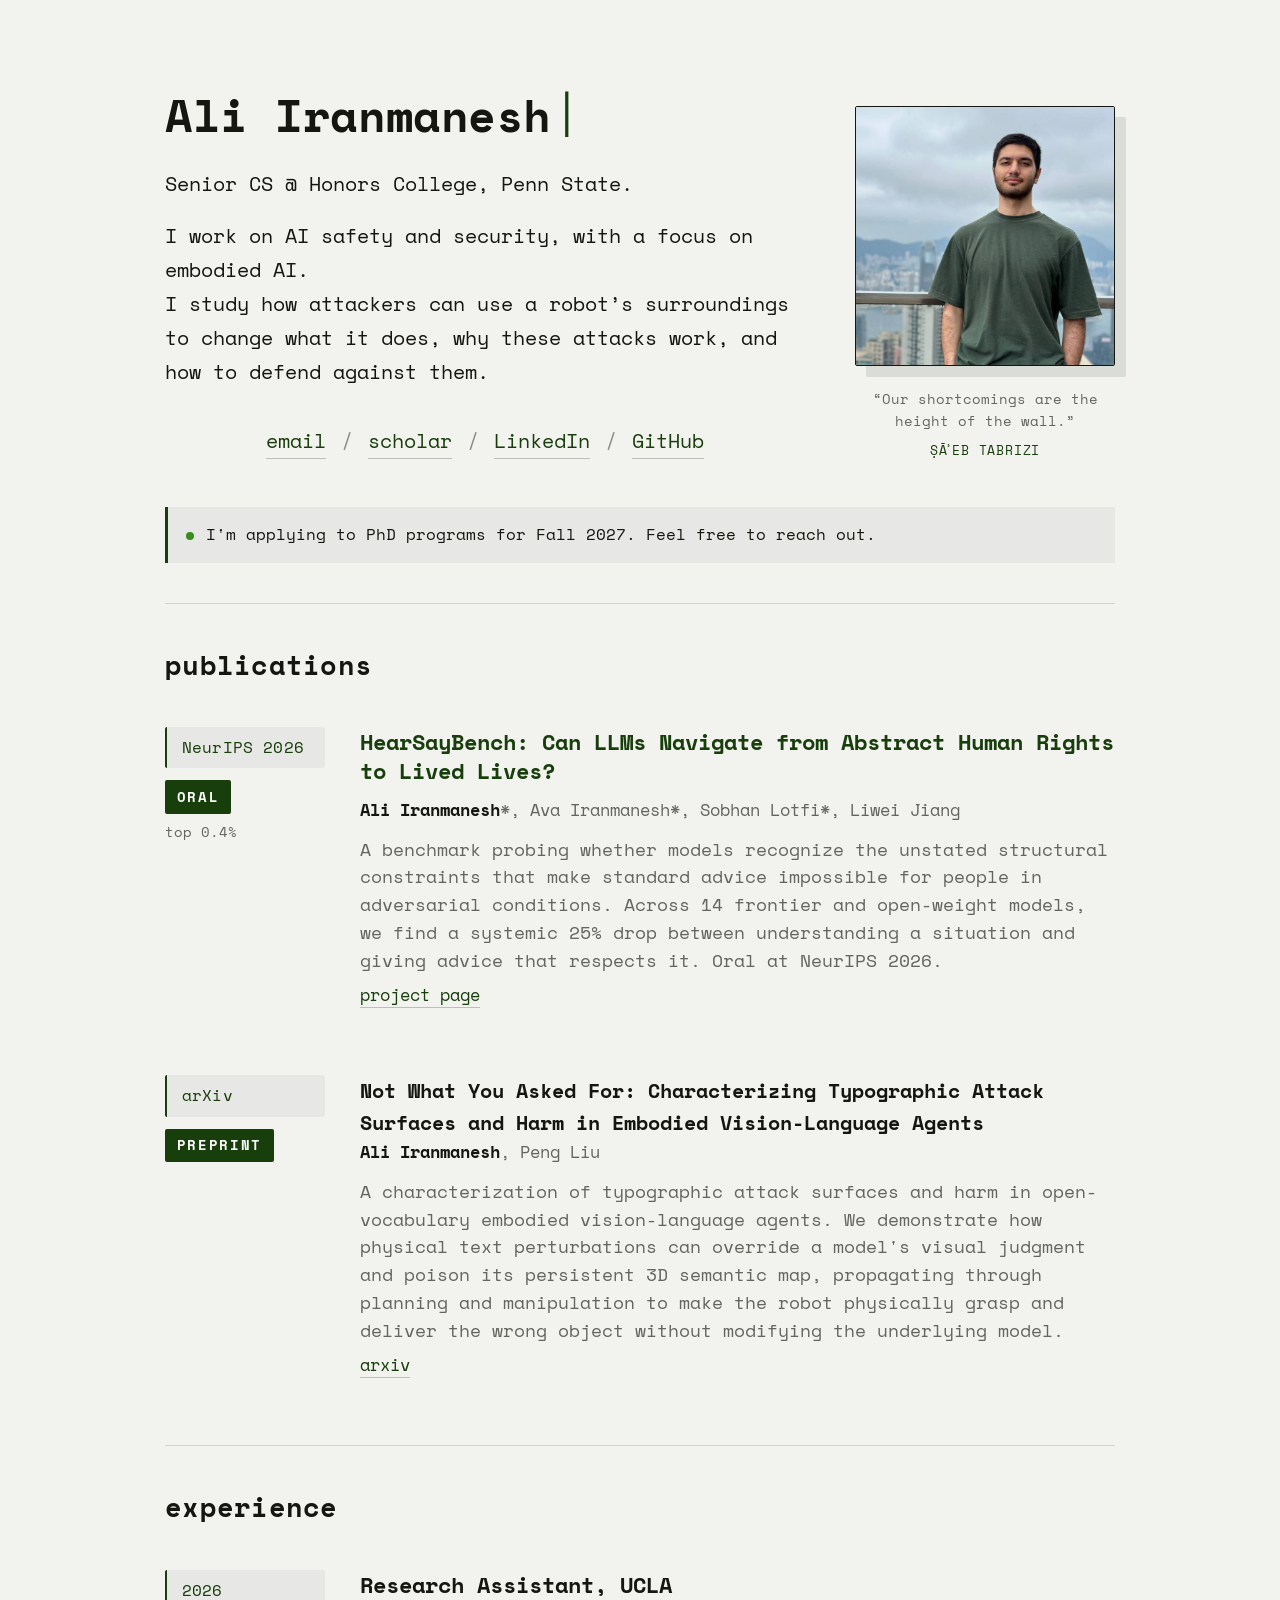
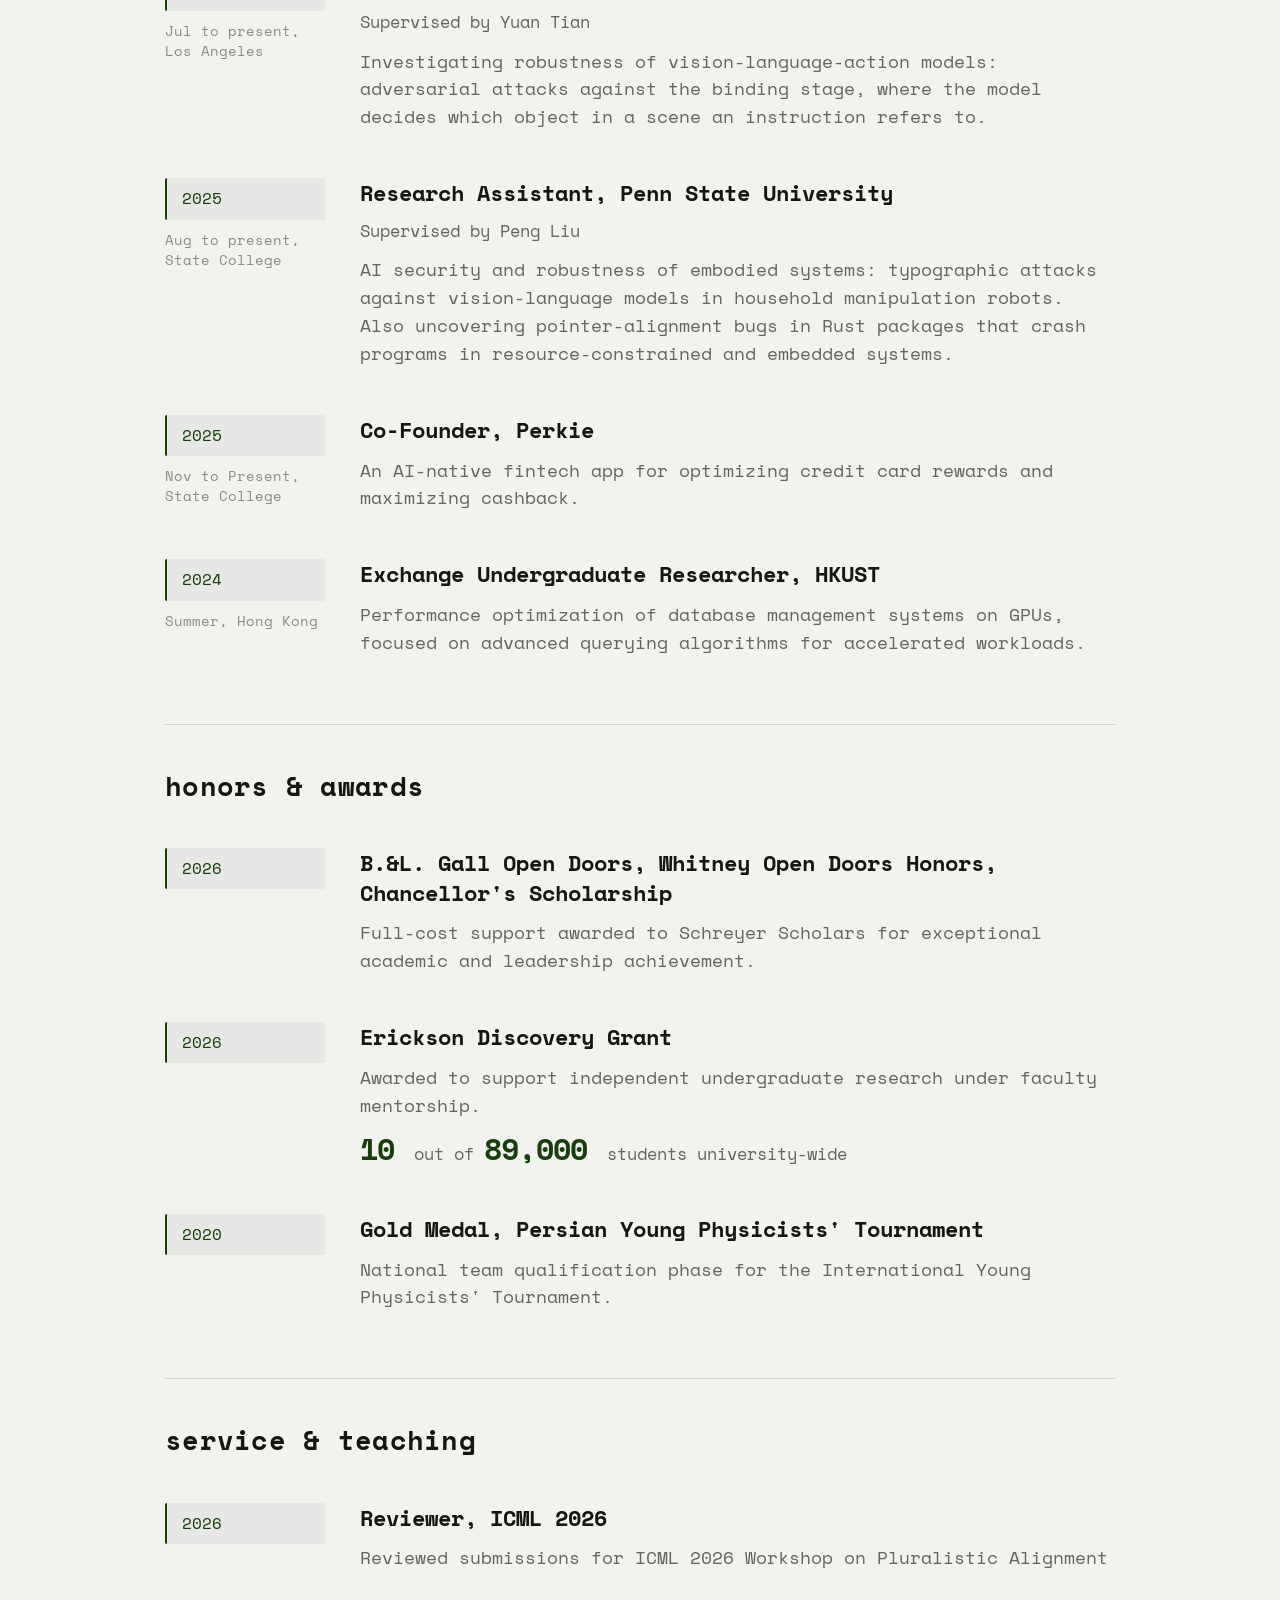
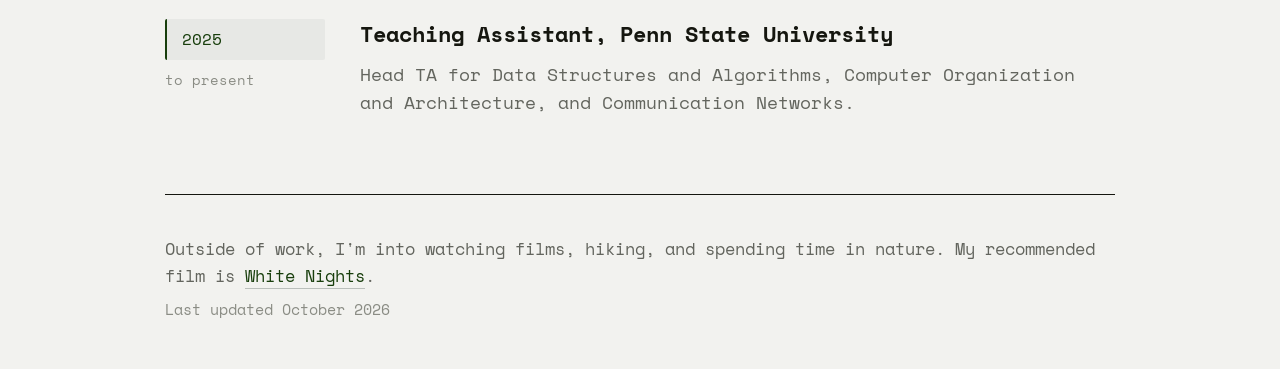
==== commit de5aad5d: "Update index.html" ====
--- a/index.html
+++ b/index.html
@@ -275,7 +275,7 @@
     }
     cursor.before(text.charAt(i));
     i++;
-  }, 200);
+  }, 100);
 })();
 </script>
 </body>
